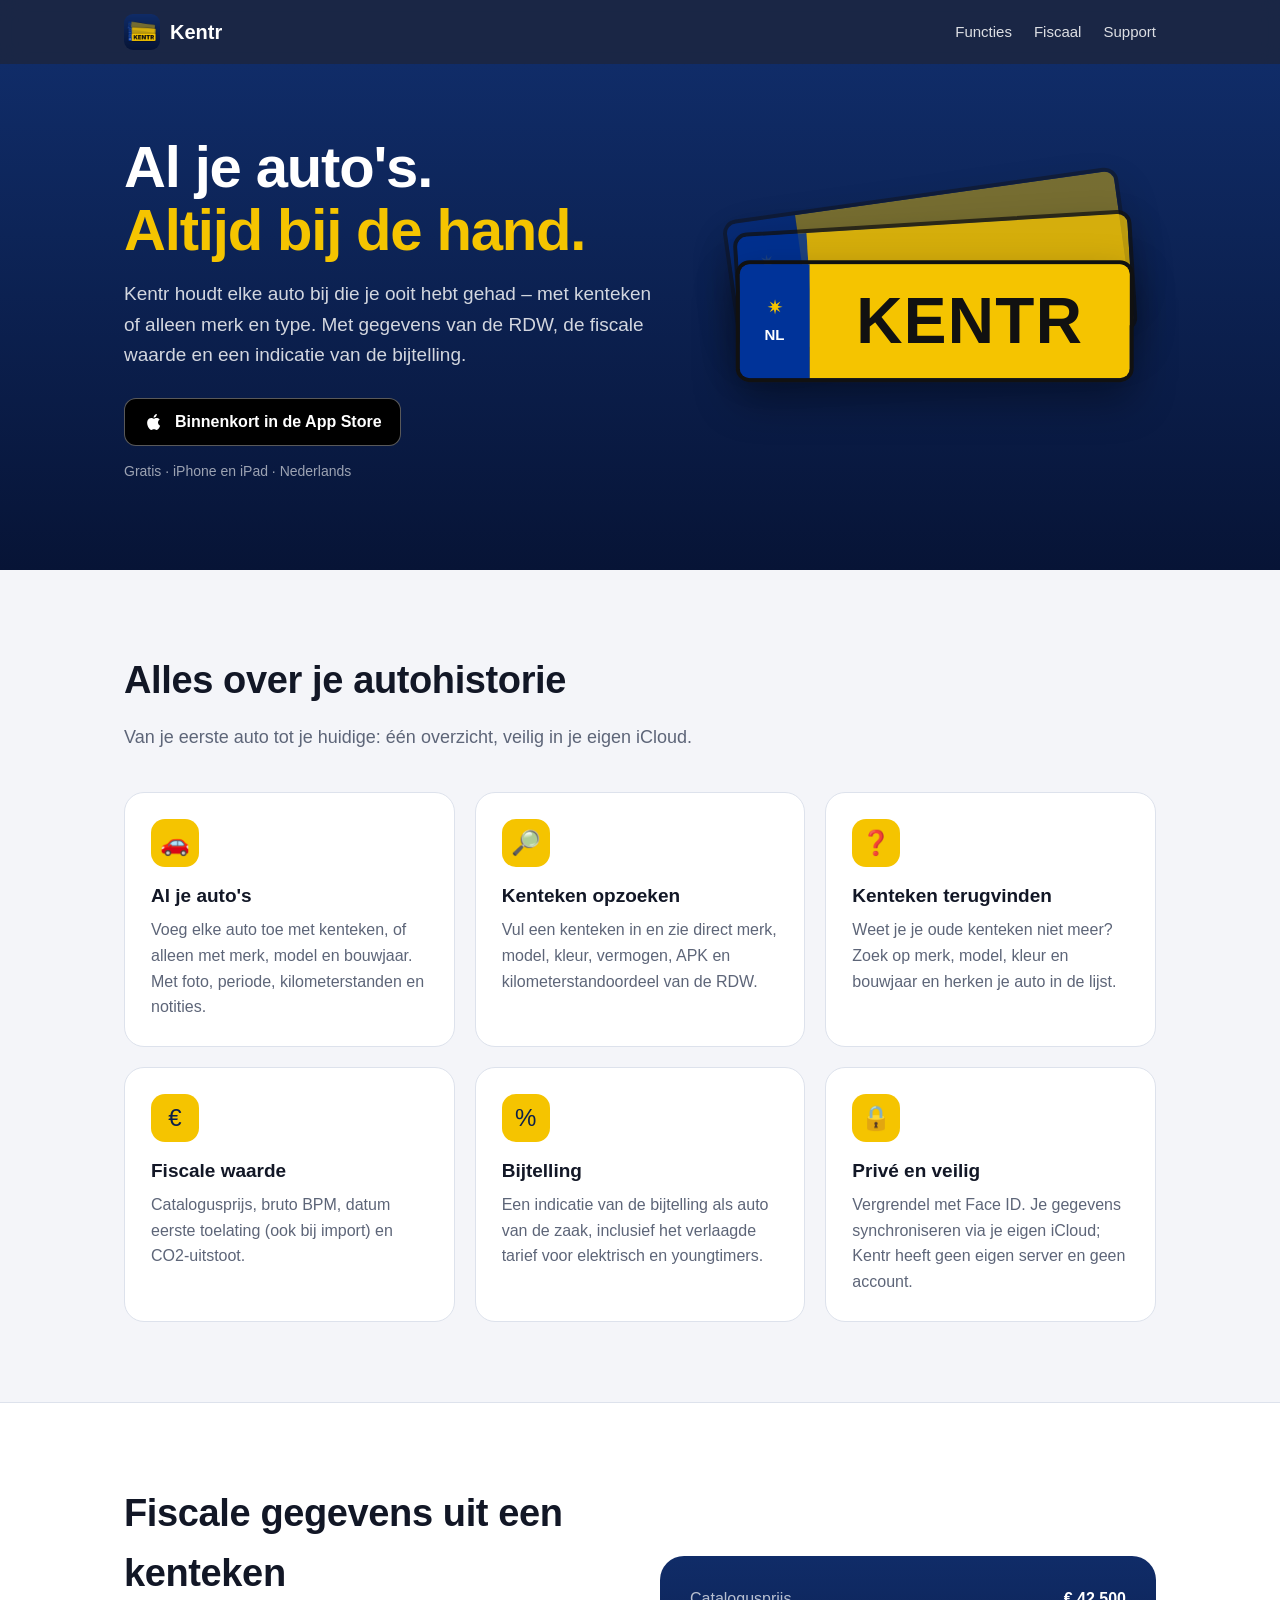
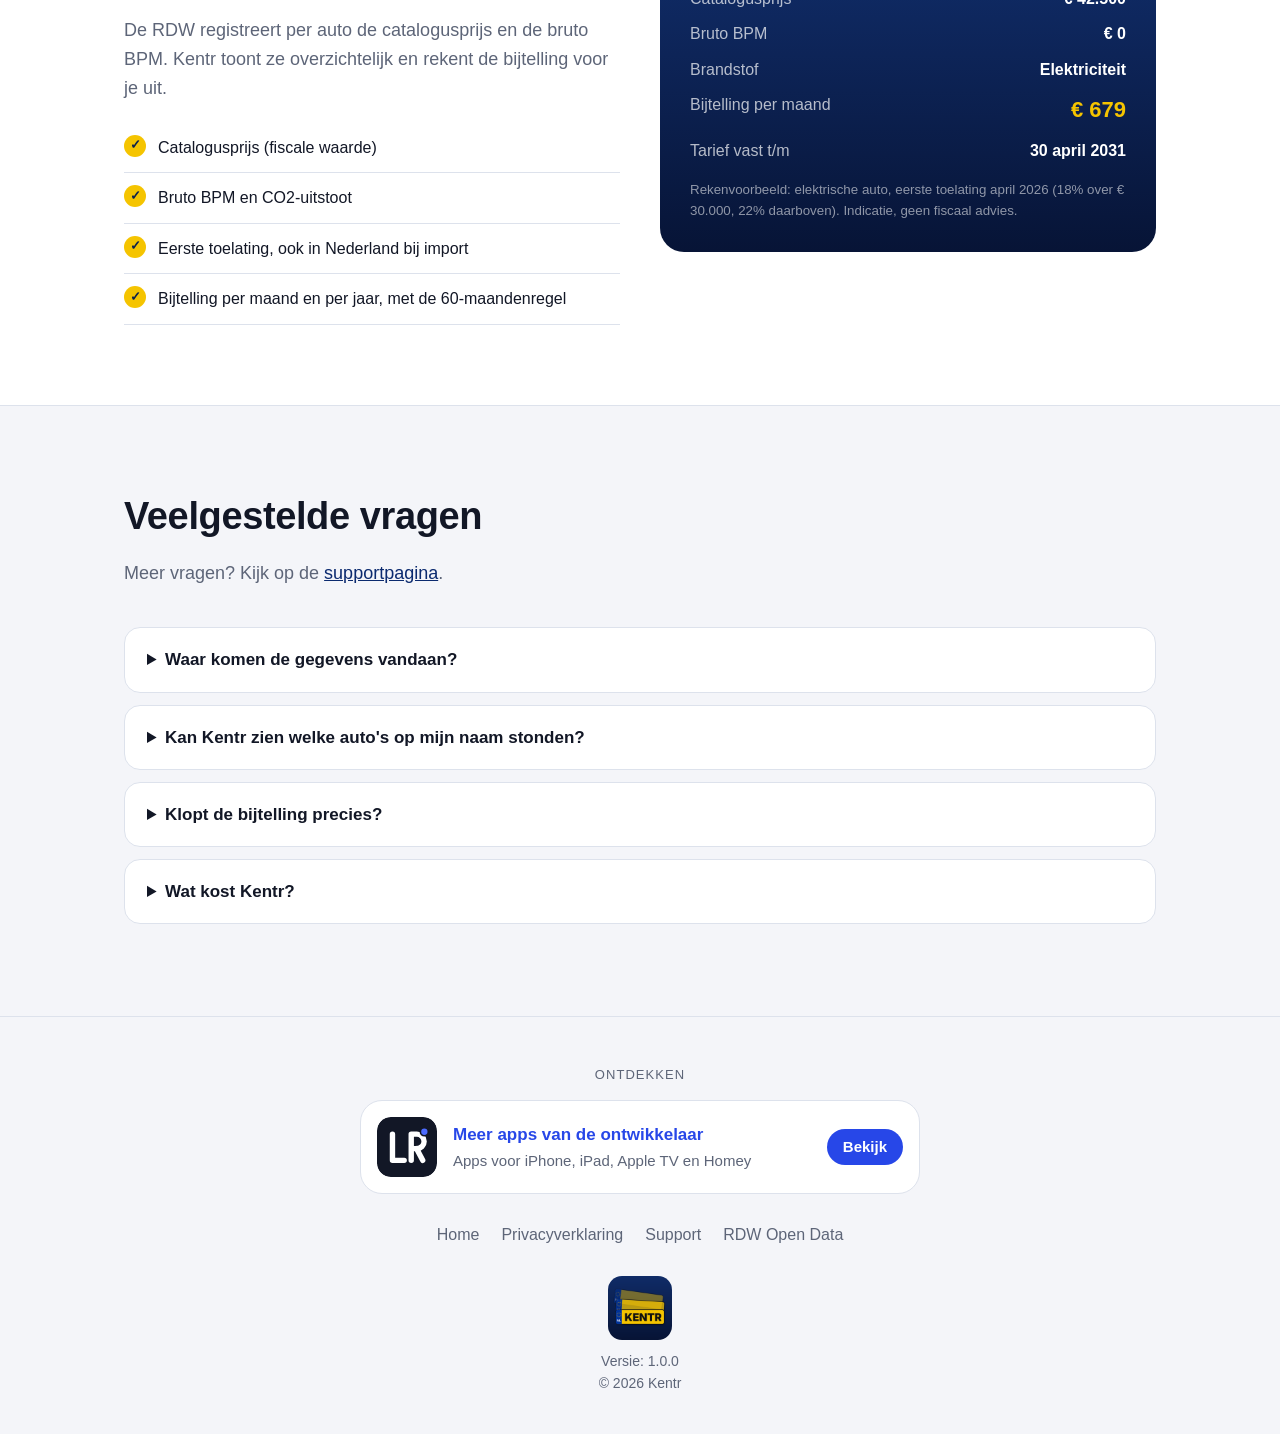
==== web/index.html @ 351328cb "Kentr 1.0.0: eerste versie van de app en website - iPhone/iPad-app (iOS 17+): auto's bijhouden met o" ====
<!doctype html>
<html lang="nl">
<head>
<meta charset="utf-8">
<meta name="viewport" content="width=device-width, initial-scale=1">
<title>Kentr – al je auto's op één plek, met RDW-gegevens</title>
<meta name="description" content="Houd alle auto's bij die je hebt gehad. Zoek kentekens op, vind een vergeten kenteken terug en zie catalogusprijs, BPM en bijtelling. Gratis app voor iPhone en iPad.">
<link rel="canonical" href="https://kent.lrvdlinden.app/">
<meta name="theme-color" content="#071436">
<meta property="og:type" content="website">
<meta property="og:locale" content="nl_NL">
<meta property="og:site_name" content="Kentr">
<meta property="og:title" content="Kentr – al je auto's op één plek, met RDW-gegevens">
<meta property="og:description" content="Houd alle auto's bij die je hebt gehad. Zoek kentekens op, vind een vergeten kenteken terug en zie catalogusprijs, BPM en bijtelling. Gratis app voor iPhone en iPad.">
<meta property="og:url" content="https://kent.lrvdlinden.app/">
<meta property="og:image" content="https://kent.lrvdlinden.app/assets/og-image.png">
<meta property="og:image:width" content="1200">
<meta property="og:image:height" content="630">
<meta name="twitter:card" content="summary_large_image">
<meta name="twitter:title" content="Kentr – al je auto's op één plek, met RDW-gegevens">
<meta name="twitter:description" content="Houd alle auto's bij die je hebt gehad. Zoek kentekens op, vind een vergeten kenteken terug en zie catalogusprijs, BPM en bijtelling. Gratis app voor iPhone en iPad.">
<meta name="twitter:image" content="https://kent.lrvdlinden.app/assets/og-image.png">
<link rel="icon" href="favicon.ico" sizes="any">
<link rel="icon" type="image/png" sizes="32x32" href="favicon-32.png">
<link rel="apple-touch-icon" href="apple-touch-icon.png">
<link rel="manifest" href="site.webmanifest">
<link rel="stylesheet" href="assets/style.css">
<script type="application/ld+json">
{"@context":"https://schema.org","@type":"SoftwareApplication","name":"Kentr","operatingSystem":"iOS 17, iPadOS 17","applicationCategory":"UtilitiesApplication","inLanguage":"nl","url":"https://kent.lrvdlinden.app/","image":"https://kent.lrvdlinden.app/assets/icon-512.png","description":"Houd alle auto's bij die je hebt gehad, met RDW-gegevens, catalogusprijs, BPM en een indicatie van de bijtelling.","offers":{"@type":"Offer","price":"0","priceCurrency":"EUR"},"author":{"@type":"Person","name":"LRvdLinden","url":"https://lrvdlinden.app"}}
</script>
</head>
<body>
<header class="nav"><div class="wrap">
  <a class="brand" href="./"><img src="assets/icon-192.png" alt="" width="36" height="36">Kentr</a>
  <nav><a href="#functies">Functies</a><a href="#fiscaal">Fiscaal</a><a href="support/">Support</a></nav>
</div></header>
<main>
<section class="hero"><div class="wrap">
  <div>
    <h1>Al je auto's.<br><span>Altijd bij de hand.</span></h1>
    <p class="lead">Kentr houdt elke auto bij die je ooit hebt gehad – met kenteken of alleen merk en type. Met gegevens van de RDW, de fiscale waarde en een indicatie van de bijtelling.</p>
    <span class="badge-soon"><svg viewBox="0 0 24 24" fill="currentColor" aria-hidden="true"><path d="M16.37 12.6c-.02-2.2 1.8-3.26 1.88-3.31-1.03-1.5-2.62-1.7-3.18-1.73-1.35-.14-2.64.8-3.33.8-.69 0-1.74-.78-2.87-.76-1.47.02-2.83.86-3.59 2.18-1.53 2.66-.39 6.59 1.1 8.75.73 1.05 1.59 2.23 2.73 2.19 1.1-.04 1.51-.71 2.84-.71 1.32 0 1.7.71 2.86.69 1.18-.02 1.93-1.07 2.65-2.13.83-1.22 1.18-2.4 1.2-2.46-.03-.01-2.3-.88-2.32-3.5zM14.2 6.13c.6-.73 1-1.74.9-2.75-.86.04-1.9.58-2.52 1.3-.55.64-1.04 1.67-.91 2.66.96.07 1.94-.49 2.53-1.21z"/></svg> Binnenkort in de App Store</span>
    <div class="meta">Gratis · iPhone en iPad · Nederlands</div>
  </div>
  <div class="plates" aria-hidden="true">
    <div class="plate p1"><div class="eu"><span class="stars">✷</span>NL</div><div class="txt"></div></div>
    <div class="plate p2"><div class="eu"><span class="stars">✷</span>NL</div><div class="txt"></div></div>
    <div class="plate p3"><div class="eu"><span class="stars">✷</span>NL</div><div class="txt">KENTR</div></div>
  </div>
</div></section>

<section id="functies"><div class="wrap">
  <h2>Alles over je autohistorie</h2>
  <p class="sub">Van je eerste auto tot je huidige: één overzicht, veilig in je eigen iCloud.</p>
  <div class="grid">
    <div class="card"><div class="ic">🚗</div><h3>Al je auto's</h3><p>Voeg elke auto toe met kenteken, of alleen met merk, model en bouwjaar. Met foto, periode, kilometerstanden en notities.</p></div>
    <div class="card"><div class="ic">🔎</div><h3>Kenteken opzoeken</h3><p>Vul een kenteken in en zie direct merk, model, kleur, vermogen, APK en kilometerstandoordeel van de RDW.</p></div>
    <div class="card"><div class="ic">❓</div><h3>Kenteken terugvinden</h3><p>Weet je je oude kenteken niet meer? Zoek op merk, model, kleur en bouwjaar en herken je auto in de lijst.</p></div>
    <div class="card"><div class="ic">€</div><h3>Fiscale waarde</h3><p>Catalogusprijs, bruto BPM, datum eerste toelating (ook bij import) en CO2-uitstoot.</p></div>
    <div class="card"><div class="ic">%</div><h3>Bijtelling</h3><p>Een indicatie van de bijtelling als auto van de zaak, inclusief het verlaagde tarief voor elektrisch en youngtimers.</p></div>
    <div class="card"><div class="ic">🔒</div><h3>Privé en veilig</h3><p>Vergrendel met Face ID. Je gegevens synchroniseren via je eigen iCloud; Kentr heeft geen eigen server en geen account.</p></div>
  </div>
</div></section>

<section id="fiscaal" style="background:var(--surface);border-top:1px solid var(--line);border-bottom:1px solid var(--line)"><div class="wrap split">
  <div>
    <h2>Fiscale gegevens uit een kenteken</h2>
    <p class="sub" style="margin-bottom:20px">De RDW registreert per auto de catalogusprijs en de bruto BPM. Kentr toont ze overzichtelijk en rekent de bijtelling voor je uit.</p>
    <ul class="list">
      <li>Catalogusprijs (fiscale waarde)</li>
      <li>Bruto BPM en CO2-uitstoot</li>
      <li>Eerste toelating, ook in Nederland bij import</li>
      <li>Bijtelling per maand en per jaar, met de 60-maandenregel</li>
    </ul>
  </div>
  <div class="panel" aria-label="Voorbeeld van de fiscale gegevens">
    <dl>
      <dt>Catalogusprijs</dt><dd>€ 42.500</dd>
      <dt>Bruto BPM</dt><dd>€ 0</dd>
      <dt>Brandstof</dt><dd>Elektriciteit</dd>
      <dt>Bijtelling per maand</dt><dd class="big">€ 679</dd>
      <dt>Tarief vast t/m</dt><dd>30 april 2031</dd>
    </dl>
    <small>Rekenvoorbeeld: elektrische auto, eerste toelating april 2026 (18% over € 30.000, 22% daarboven). Indicatie, geen fiscaal advies.</small>
  </div>
</div></section>

<section class="faq"><div class="wrap">
  <h2>Veelgestelde vragen</h2>
  <p class="sub">Meer vragen? Kijk op de <a href="support/">supportpagina</a>.</p>
  <details><summary>Waar komen de gegevens vandaan?</summary><p>Uit de open data van de RDW (opendata.rdw.nl). Kentr haalt de gegevens rechtstreeks op; er zit geen eigen server tussen.</p></details>
  <details><summary>Kan Kentr zien welke auto's op mijn naam stonden?</summary><p>Nee. De RDW publiceert geen eigenaren. Met "Terugvinden" zoek je auto's die passen bij je omschrijving, zodat je je eigen kenteken kunt herkennen.</p></details>
  <details><summary>Klopt de bijtelling precies?</summary><p>Het is een indicatie op basis van de catalogusprijs, de datum eerste toelating en de geldende tarieven. Je werkgever of de Belastingdienst bepaalt de definitieve bijtelling.</p></details>
  <details><summary>Wat kost Kentr?</summary><p>Kentr is gratis, zonder advertenties en zonder account.</p></details>
</div></section>
</main>
<footer><div class="wrap">
  <div class="eyebrow">Ontdekken</div>
  <a class="more-apps" href="https://lrvdlinden.app" rel="noopener">
    <svg viewBox="0 0 512 512" aria-hidden="true"><rect width="512" height="512" rx="116" fill="#121726"/><path d="M132 146V370H232M292 370V146H340A62 62 0 0 1 340 270H292M338 270L390 370" fill="none" stroke="#fff" stroke-width="46" stroke-linecap="round" stroke-linejoin="round"/><circle cx="404" cy="126" r="34" fill="#4C6BFF" stroke="#121726" stroke-width="14"/></svg>
    <span class="t"><strong>Meer apps van de ontwikkelaar</strong><span>Apps voor iPhone, iPad, Apple TV en Homey</span></span>
    <span class="btn">Bekijk</span>
  </a>
  <div class="links"><a href="./">Home</a><a href="privacy/">Privacyverklaring</a><a href="support/">Support</a><a href="https://opendata.rdw.nl" rel="noopener">RDW Open Data</a></div>
  <div class="appinfo">
    <img src="assets/icon-192.png" alt="" width="64" height="64">
    <div>Versie: 1.0.0</div>
    <div>© <span class="year">2026</span> Kentr</div>
  </div>
</div></footer>
<script>document.querySelectorAll('.year').forEach(e=>e.textContent=new Date().getFullYear());</script>
</body>
</html>
---- web/assets/style.css ----
:root {
  --yellow: #F5C400;
  --plate-blue: #003399;
  --navy: #0B1F4B;
  --navy-deep: #071436;
  --ink: #111111;
  --bg: #F4F5F9;
  --surface: #FFFFFF;
  --text: #121726;
  --muted: #5D6578;
  --line: #DDE2EC;
  --accent: #0B2A6F;
  /* LRvdLinden huisstijl (Meer apps-kaart) */
  --lr-accent: #2747E8;
  --lr-on-accent: #FFFFFF;
  --lr-tile: #121726;
  --lr-dot: #4C6BFF;
}
@media (prefers-color-scheme: dark) {
  :root {
    --bg: #0B0F1A;
    --surface: #161B27;
    --text: #E9ECF4;
    --muted: #98A0B3;
    --line: #262D3D;
    --accent: #F5C400;
    --lr-accent: #8A9DFF;
    --lr-on-accent: #0D1018;
  }
}

* { box-sizing: border-box; }
html { scroll-behavior: smooth; }
body {
  margin: 0;
  font-family: -apple-system, BlinkMacSystemFont, "SF Pro Text", "Inter", "Segoe UI", Roboto, sans-serif;
  background: var(--bg);
  color: var(--text);
  line-height: 1.6;
  -webkit-font-smoothing: antialiased;
}
a { color: var(--accent); }
img { max-width: 100%; display: block; }
.wrap { max-width: 1080px; margin: 0 auto; padding: 0 24px; }

/* Navigatie */
.nav { position: sticky; top: 0; z-index: 10; background: rgba(7, 20, 54, .92); backdrop-filter: blur(12px); -webkit-backdrop-filter: blur(12px); }
.nav .wrap { display: flex; align-items: center; justify-content: space-between; height: 64px; }
.brand { display: flex; align-items: center; gap: 10px; color: #fff; text-decoration: none; font-weight: 800; font-size: 20px; }
.brand img { width: 36px; height: 36px; border-radius: 9px; }
.nav nav a { color: rgba(255,255,255,.85); text-decoration: none; margin-left: 22px; font-weight: 500; font-size: 15px; }
.nav nav a:hover { color: var(--yellow); }

/* Hero */
.hero { background: linear-gradient(180deg, #102C68 0%, var(--navy-deep) 100%); color: #fff; padding: 72px 0 88px; overflow: hidden; }
.hero .wrap { display: grid; grid-template-columns: 1.1fr .9fr; gap: 48px; align-items: center; }
.hero h1 { font-size: clamp(36px, 5.2vw, 58px); line-height: 1.08; margin: 0 0 18px; letter-spacing: -.02em; }
.hero h1 span { color: var(--yellow); }
.hero p.lead { font-size: 19px; color: rgba(255,255,255,.82); margin: 0 0 28px; max-width: 34em; }
.badge-soon { display: inline-flex; align-items: center; gap: 10px; background: #000; color: #fff; border: 1px solid rgba(255,255,255,.35); border-radius: 12px; padding: 10px 18px; font-weight: 600; }
.badge-soon svg { width: 22px; height: 22px; }
.hero .meta { margin-top: 14px; font-size: 14px; color: rgba(255,255,255,.6); }

.plates { position: relative; height: 300px; }
.plate { position: absolute; left: 50%; top: 50%; width: min(400px, 90%); aspect-ratio: 784 / 240; display: flex; border: 4px solid var(--ink); border-radius: 14px; overflow: hidden; box-shadow: 0 18px 40px rgba(0,0,0,.35); transform-origin: center; }
.plate .eu { width: 18%; background: var(--plate-blue); display: flex; flex-direction: column; align-items: center; justify-content: center; color: #fff; font-weight: 700; font-size: 15px; gap: 2px; }
.plate .eu .stars { color: var(--yellow); font-size: 16px; letter-spacing: -1px; }
.plate .txt { flex: 1; background: var(--yellow); color: var(--ink); display: flex; align-items: center; justify-content: center; font-weight: 900; font-size: clamp(34px, 5vw, 64px); letter-spacing: .02em; }
.plate.p1 { transform: translate(-52%, -95%) rotate(-8deg); opacity: .45; }
.plate.p2 { transform: translate(-50%, -72%) rotate(-3.5deg); opacity: .75; }
.plate.p3 { transform: translate(-50%, -40%); }

/* Secties */
section { padding: 80px 0; }
section h2 { font-size: clamp(28px, 3.4vw, 38px); margin: 0 0 12px; letter-spacing: -.01em; }
section p.sub { color: var(--muted); margin: 0 0 40px; font-size: 18px; max-width: 40em; }
.grid { display: grid; grid-template-columns: repeat(3, 1fr); gap: 20px; }
.card { background: var(--surface); border: 1px solid var(--line); border-radius: 20px; padding: 26px; }
.card .ic { width: 48px; height: 48px; border-radius: 14px; background: var(--yellow); color: var(--navy); display: grid; place-items: center; font-size: 24px; margin-bottom: 14px; }
.card h3 { margin: 0 0 6px; font-size: 19px; }
.card p { margin: 0; color: var(--muted); }

.split { display: grid; grid-template-columns: 1fr 1fr; gap: 40px; align-items: center; }
.list { list-style: none; padding: 0; margin: 0; }
.list li { padding: 12px 0 12px 34px; position: relative; border-bottom: 1px solid var(--line); }
.list li::before { content: "✓"; position: absolute; left: 0; top: 12px; width: 22px; height: 22px; border-radius: 50%; background: var(--yellow); color: var(--navy); font-size: 13px; font-weight: 800; display: grid; place-items: center; }
.panel { background: linear-gradient(180deg, #102C68, var(--navy-deep)); color: #fff; border-radius: 24px; padding: 30px; }
.panel dl { display: grid; grid-template-columns: 1fr auto; gap: 10px 20px; margin: 0; }
.panel dt { color: rgba(255,255,255,.7); }
.panel dd { margin: 0; font-weight: 700; text-align: right; }
.panel .big { color: var(--yellow); font-size: 22px; }
.panel small { display: block; margin-top: 16px; color: rgba(255,255,255,.55); }

.faq details { background: var(--surface); border: 1px solid var(--line); border-radius: 16px; padding: 18px 22px; margin-bottom: 12px; }
.faq summary { cursor: pointer; font-weight: 600; font-size: 17px; }
.faq details p { color: var(--muted); margin: 10px 0 0; }

/* Tekstpagina's */
.page { padding: 56px 0 80px; }
.page .wrap { max-width: 780px; }
.page h1 { font-size: clamp(32px, 4vw, 44px); margin: 0 0 6px; }
.page .updated { color: var(--muted); margin: 0 0 32px; }
.page h2 { font-size: 22px; margin: 36px 0 8px; }
.page p, .page li { color: var(--text); }

/* Meer apps-kaart (LRvdLinden) */
.more-apps { display: flex; align-items: center; gap: 16px; background: var(--surface); border: 1px solid var(--line); border-radius: 22px; padding: 16px; text-decoration: none; color: inherit; max-width: 560px; margin: 0 auto; }
.more-apps svg { width: 60px; height: 60px; flex: none; border-radius: 14px; }
.more-apps .t { flex: 1; }
.more-apps .t strong { display: block; color: var(--lr-accent); font-size: 17px; }
.more-apps .t span { color: var(--muted); font-size: 15px; }
.more-apps .btn { background: var(--lr-accent); color: var(--lr-on-accent); border-radius: 999px; padding: 6px 16px; font-weight: 700; font-size: 15px; }

/* Footer */
footer { padding: 48px 0 40px; border-top: 1px solid var(--line); }
footer .eyebrow { text-align: center; color: var(--muted); font-size: 13px; text-transform: uppercase; letter-spacing: .08em; margin-bottom: 14px; }
footer .links { display: flex; justify-content: center; gap: 22px; flex-wrap: wrap; margin: 28px 0; }
footer .links a { color: var(--muted); text-decoration: none; }
footer .links a:hover { color: var(--accent); }
.appinfo { text-align: center; color: var(--muted); font-size: 14px; }
.appinfo img { width: 64px; height: 64px; border-radius: 14px; margin: 0 auto 10px; }

@media (max-width: 820px) {
  .hero .wrap, .split { grid-template-columns: 1fr; }
  .grid { grid-template-columns: 1fr; }
  .plates { height: 230px; }
  .nav nav a:not(:last-child) { display: none; }
  section { padding: 56px 0; }
}
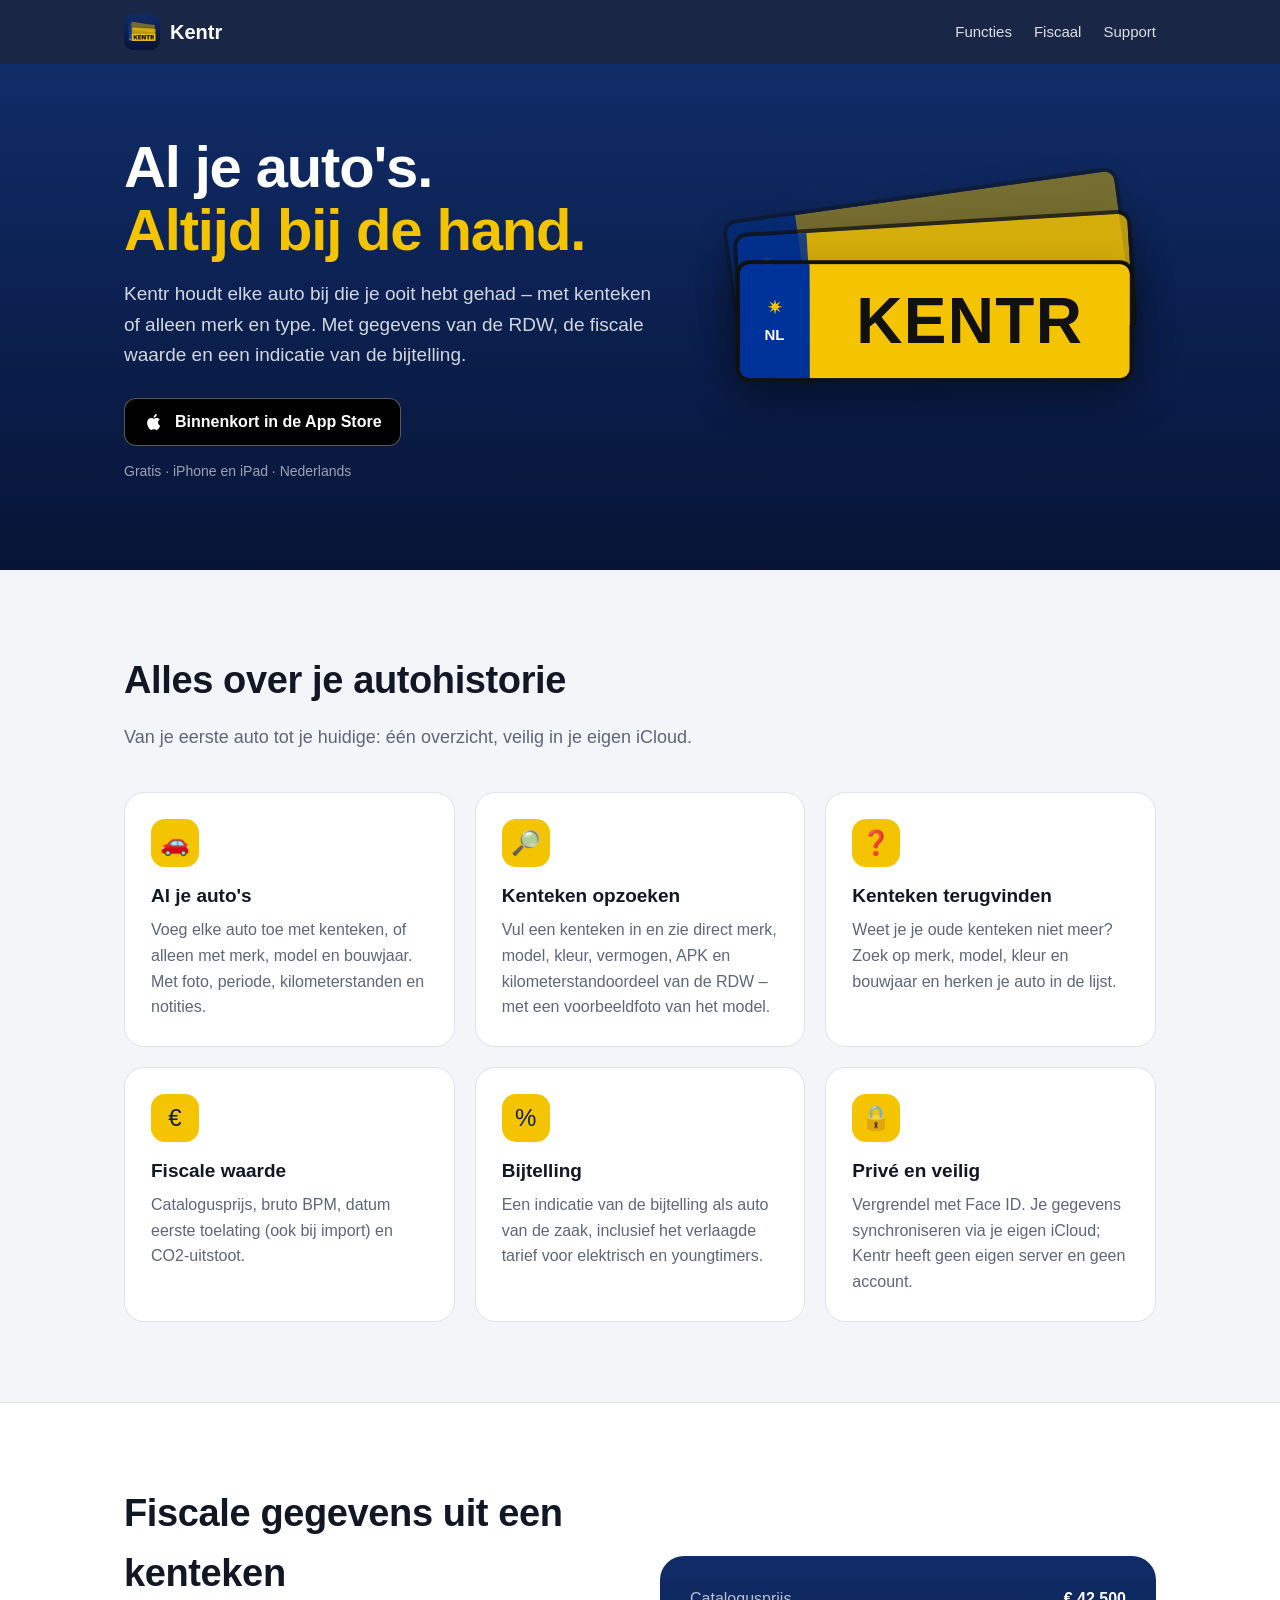
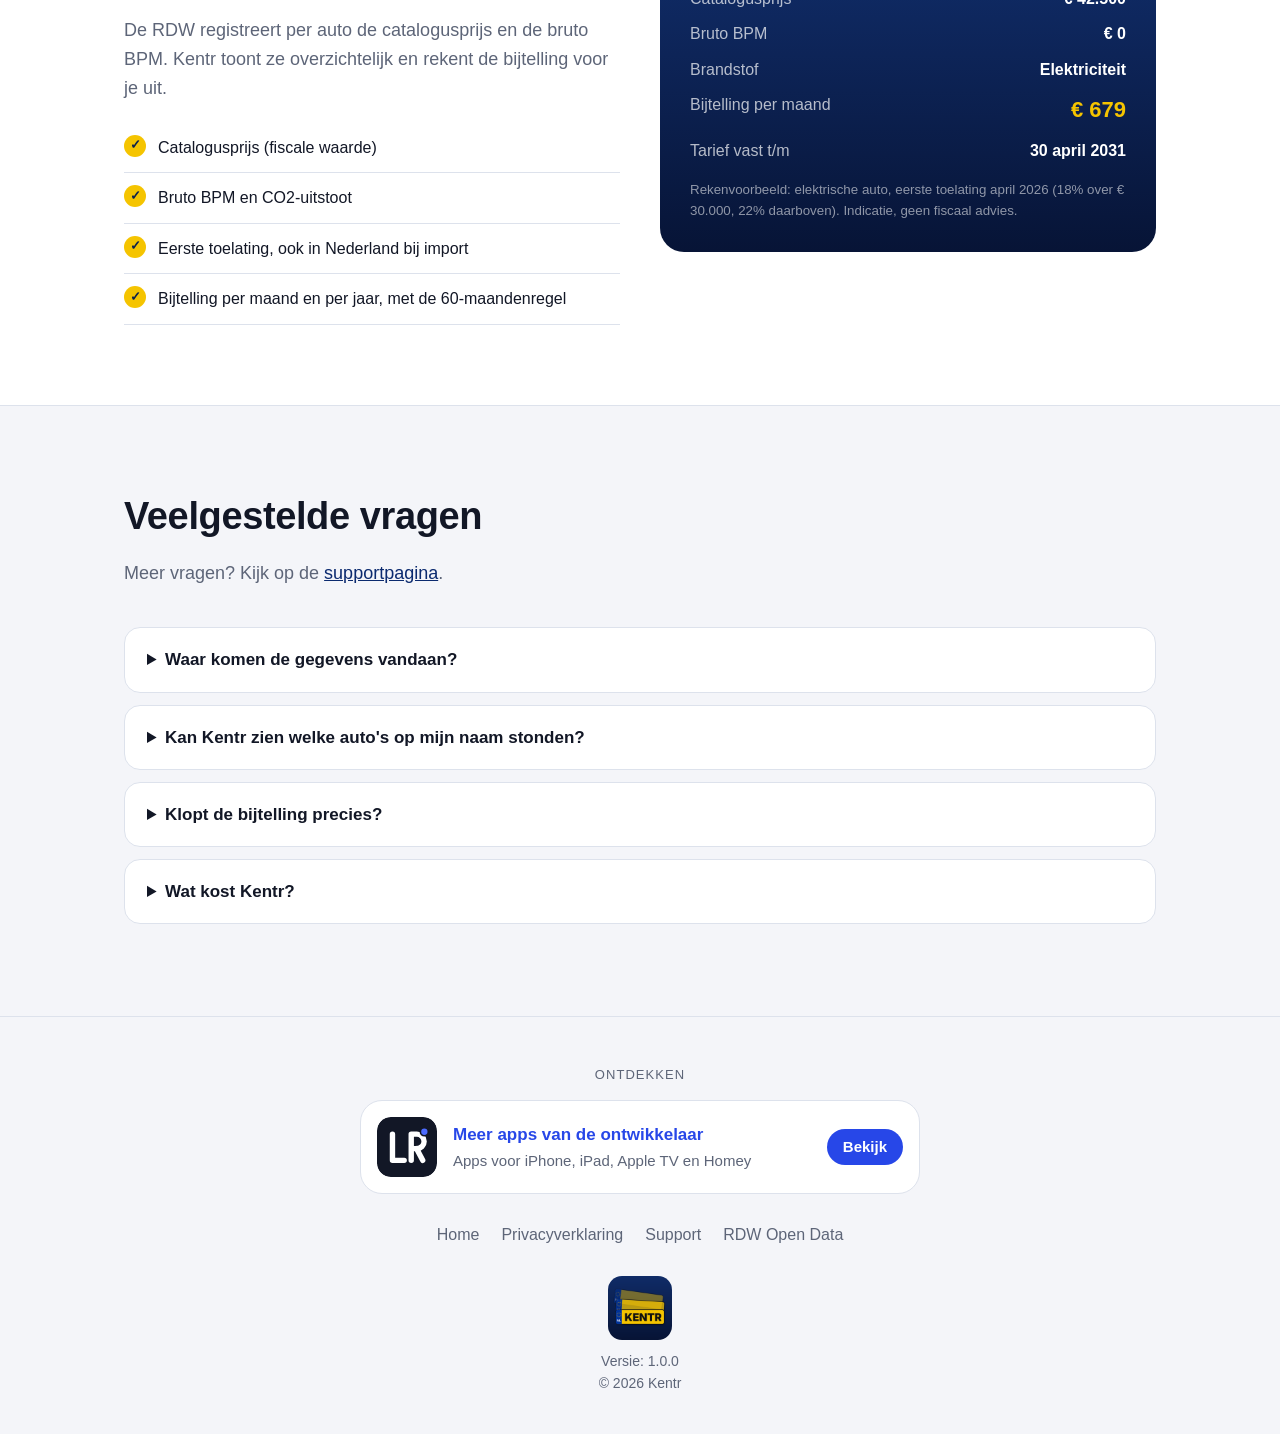
==== commit 5f4a4f76: "Automatische voorbeeldfoto per model via Wikimedia Commons - Na RDW-ophalen of toevoegen vanuit Opzo" ====
--- a/web/index.html
+++ b/web/index.html
@@ -54,7 +54,7 @@
   <p class="sub">Van je eerste auto tot je huidige: één overzicht, veilig in je eigen iCloud.</p>
   <div class="grid">
     <div class="card"><div class="ic">🚗</div><h3>Al je auto's</h3><p>Voeg elke auto toe met kenteken, of alleen met merk, model en bouwjaar. Met foto, periode, kilometerstanden en notities.</p></div>
-    <div class="card"><div class="ic">🔎</div><h3>Kenteken opzoeken</h3><p>Vul een kenteken in en zie direct merk, model, kleur, vermogen, APK en kilometerstandoordeel van de RDW.</p></div>
+    <div class="card"><div class="ic">🔎</div><h3>Kenteken opzoeken</h3><p>Vul een kenteken in en zie direct merk, model, kleur, vermogen, APK en kilometerstandoordeel van de RDW – met een voorbeeldfoto van het model.</p></div>
     <div class="card"><div class="ic">❓</div><h3>Kenteken terugvinden</h3><p>Weet je je oude kenteken niet meer? Zoek op merk, model, kleur en bouwjaar en herken je auto in de lijst.</p></div>
     <div class="card"><div class="ic">€</div><h3>Fiscale waarde</h3><p>Catalogusprijs, bruto BPM, datum eerste toelating (ook bij import) en CO2-uitstoot.</p></div>
     <div class="card"><div class="ic">%</div><h3>Bijtelling</h3><p>Een indicatie van de bijtelling als auto van de zaak, inclusief het verlaagde tarief voor elektrisch en youngtimers.</p></div>
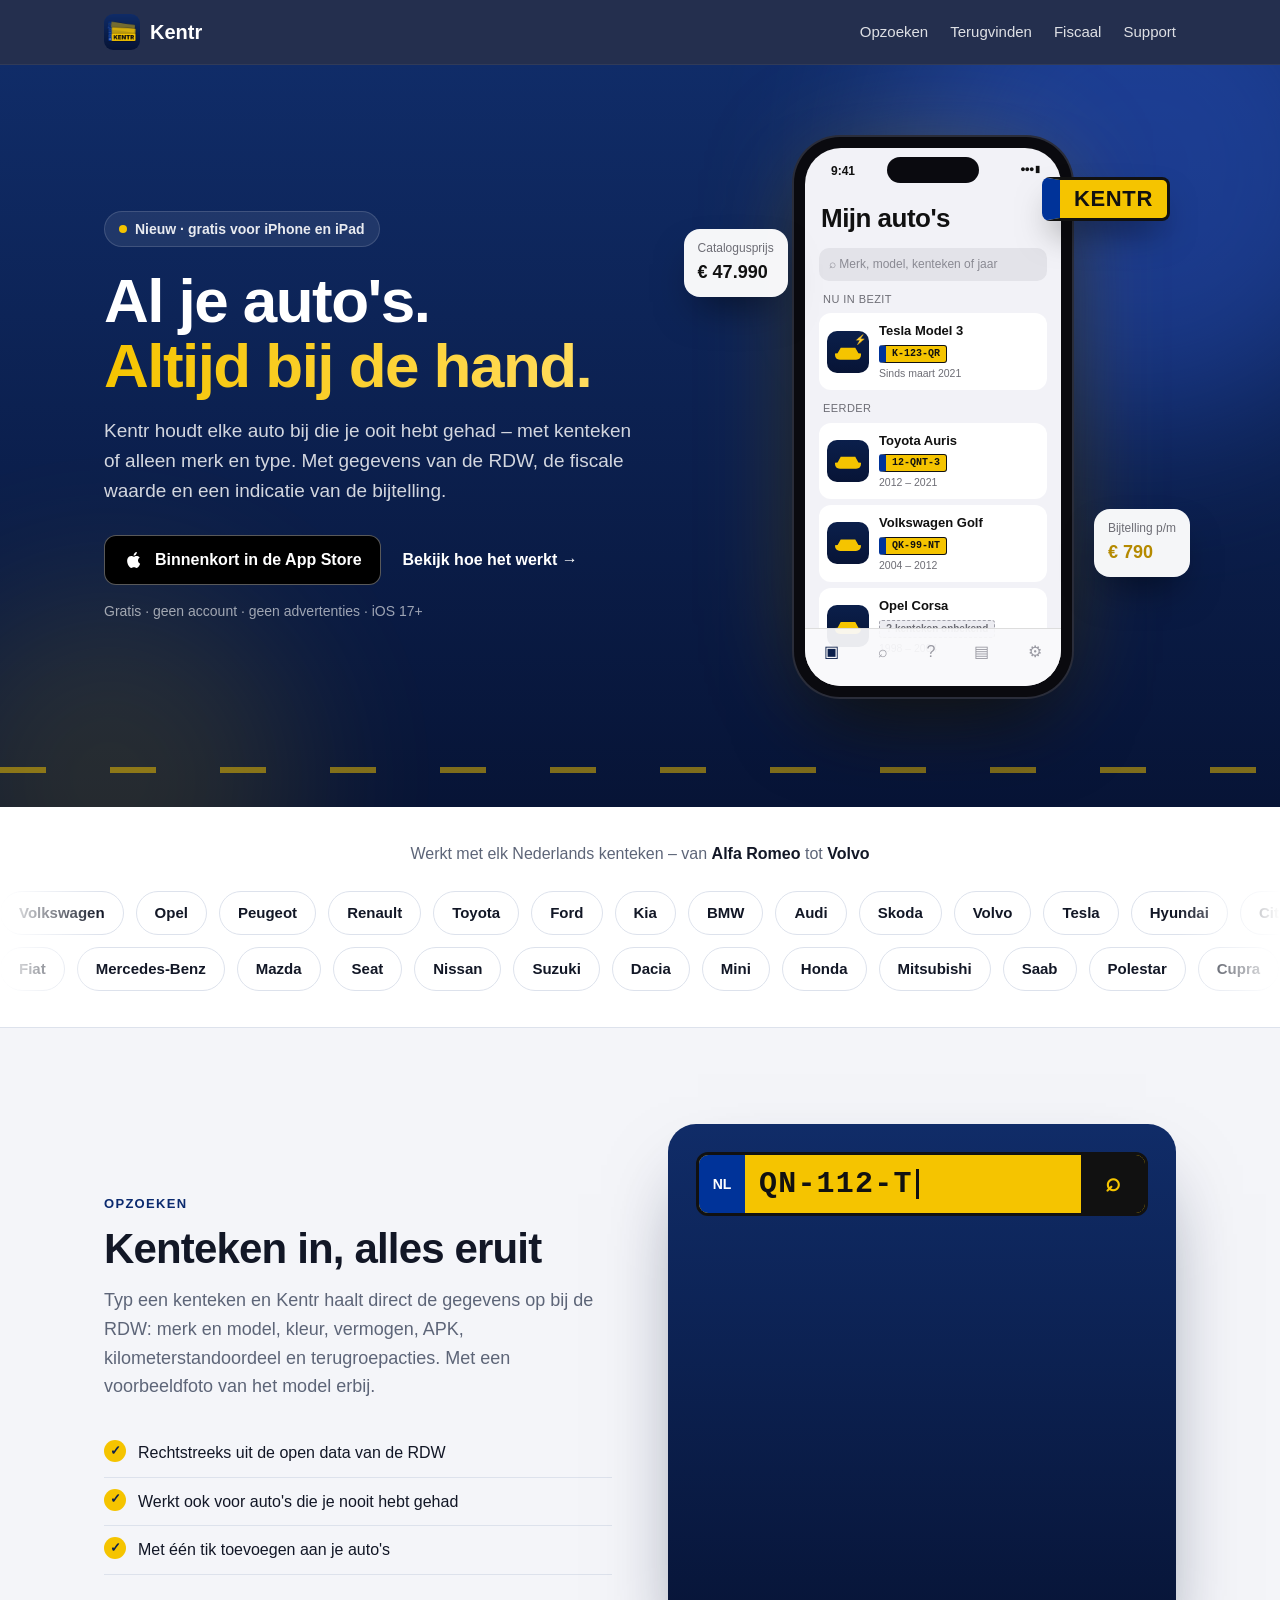
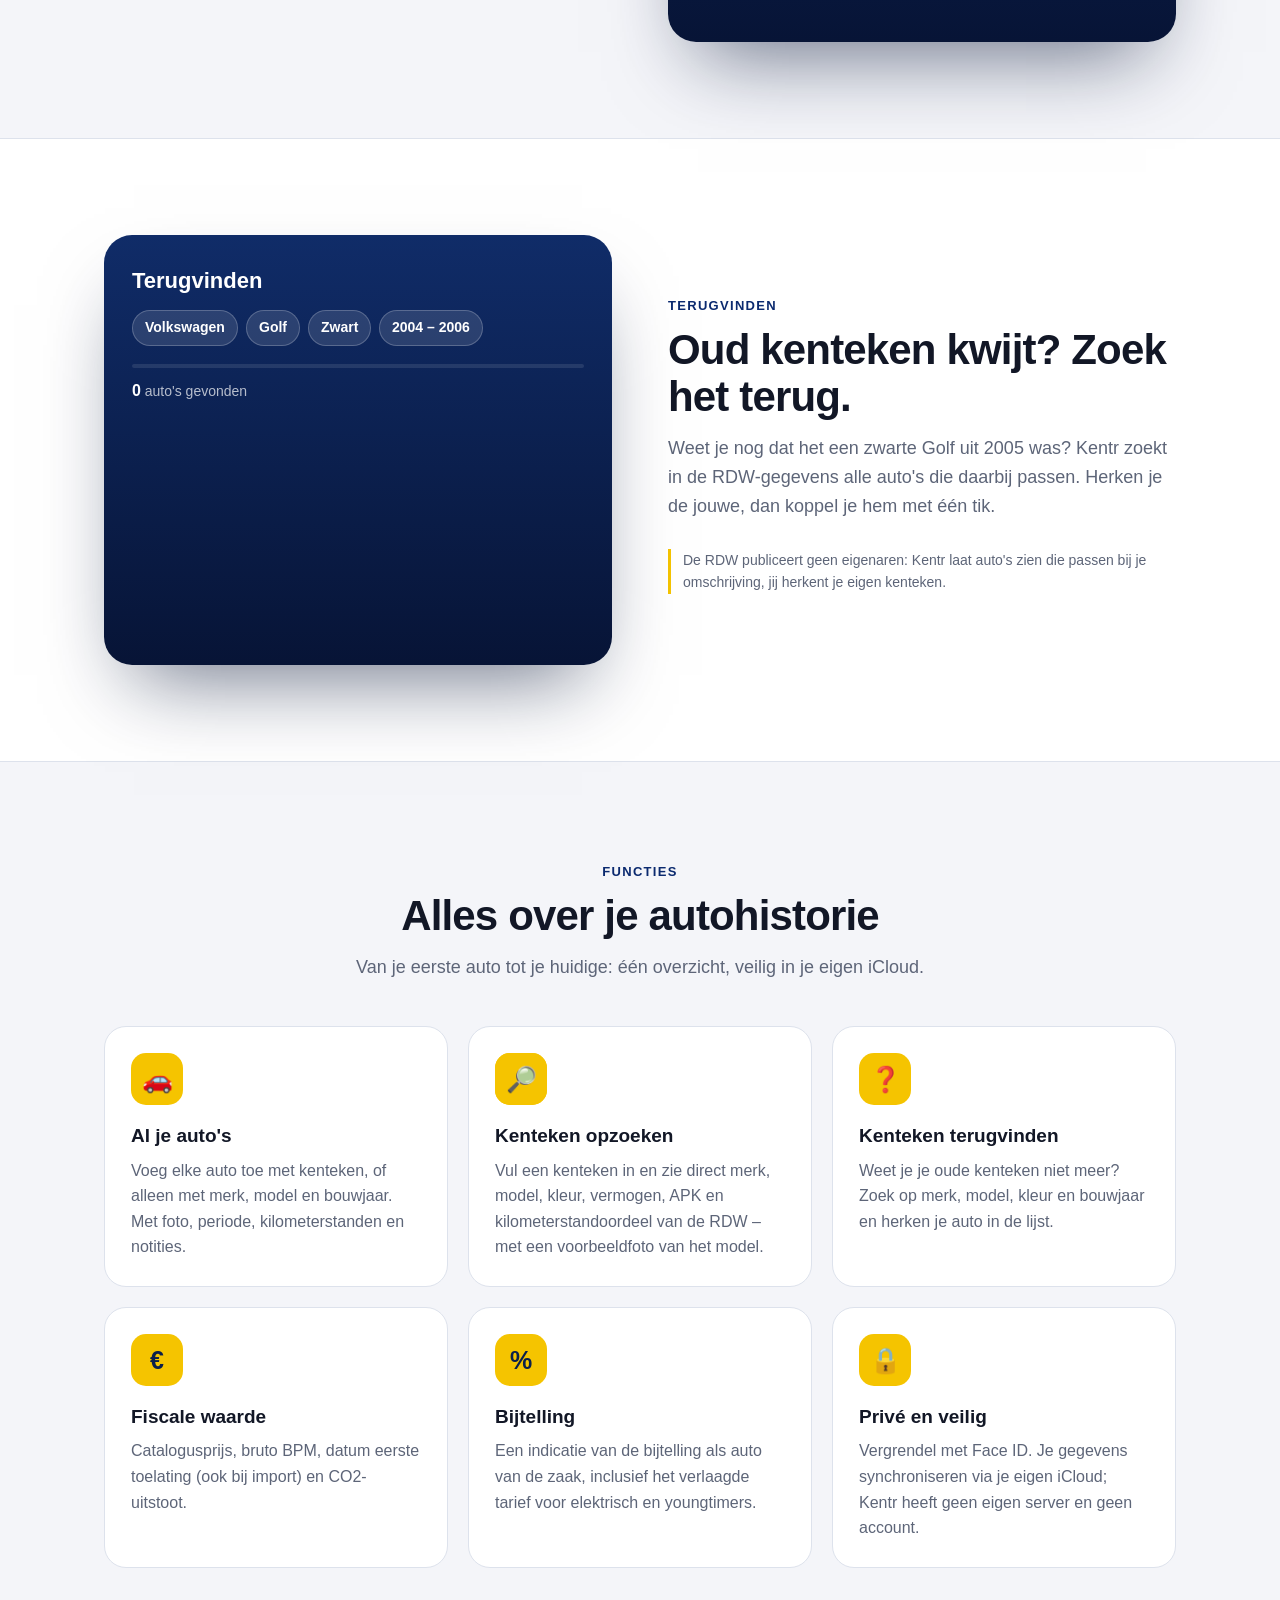
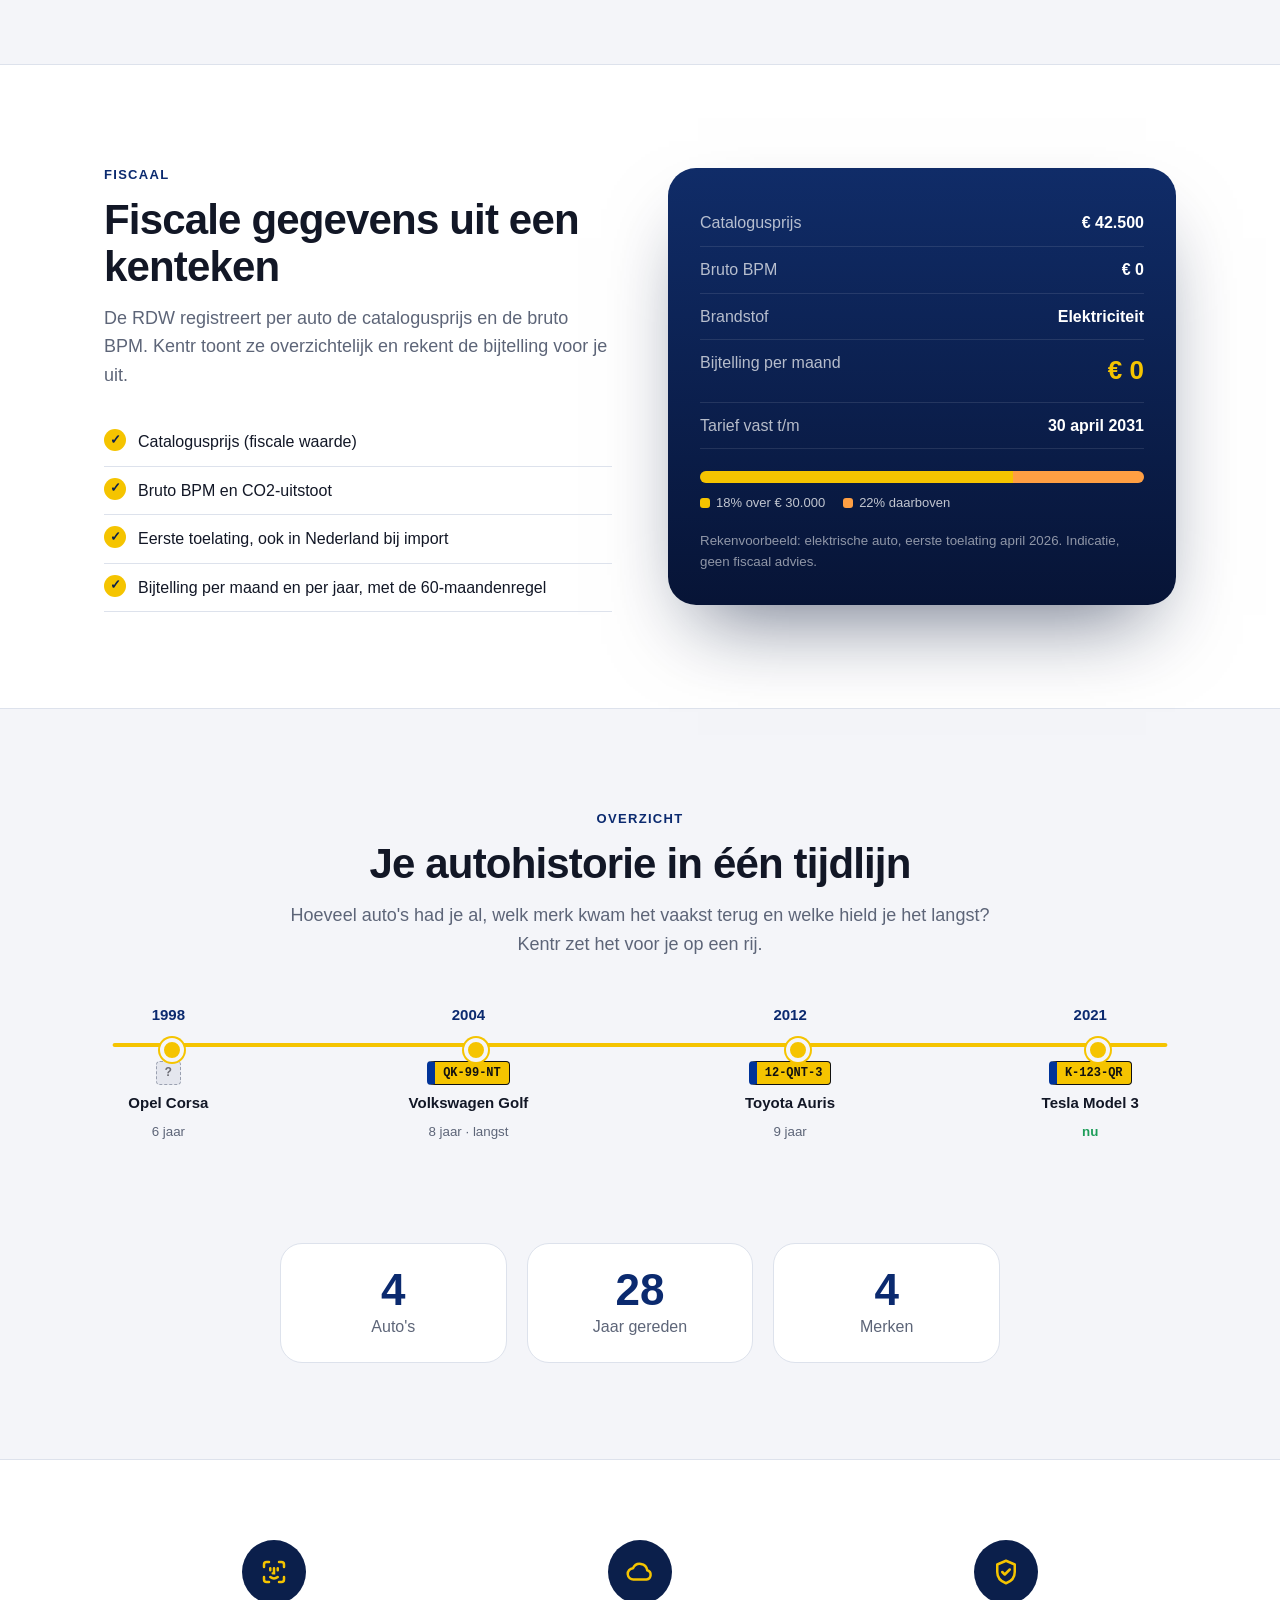
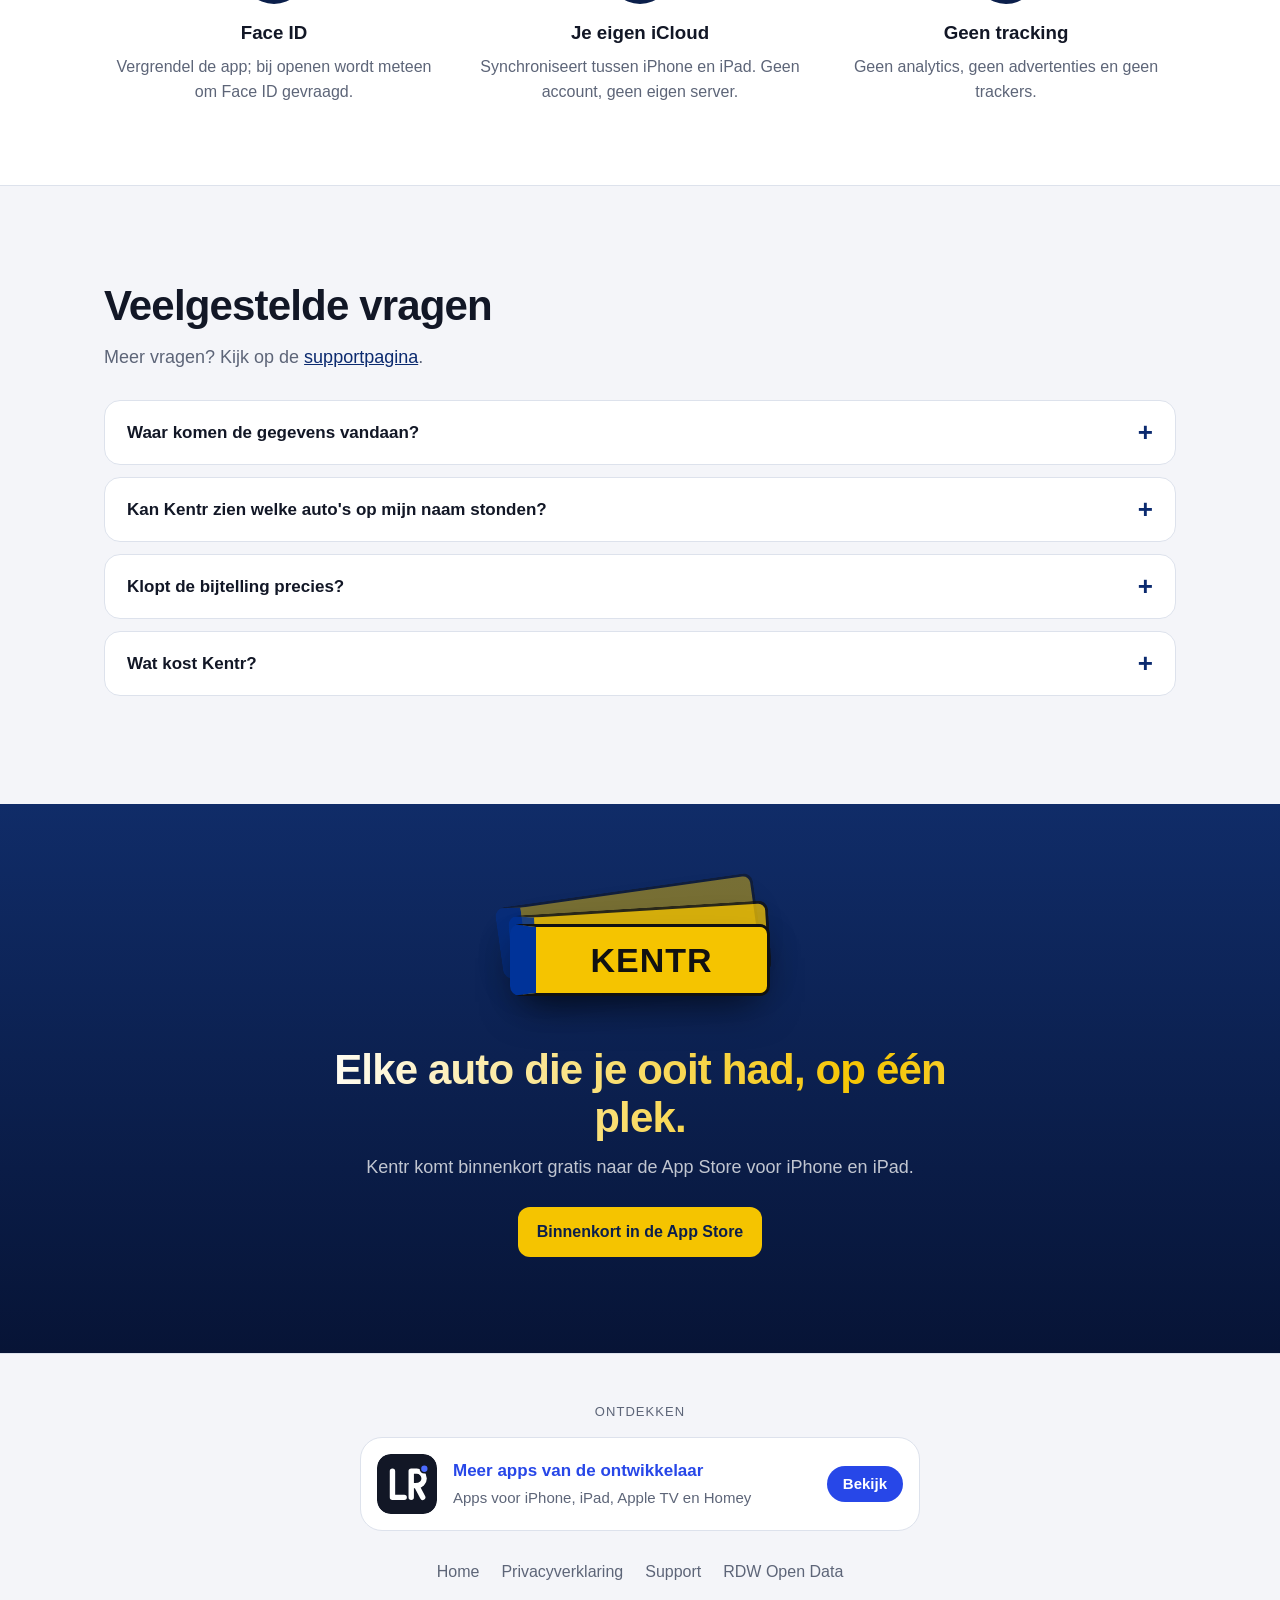
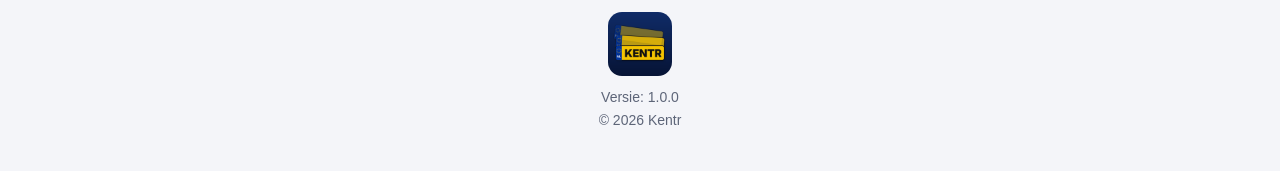
==== commit bd1b58b0: "Website: veel meer animaties (in de stijl van pasr.nl) - Hero: tekst schuift in, telefoon met Mijn a" ====
--- a/web/index.html
+++ b/web/index.html
@@ -3,69 +3,267 @@
 <head>
 <meta charset="utf-8">
 <meta name="viewport" content="width=device-width, initial-scale=1">
-<title>Kentr – al je auto's op één plek, met RDW-gegevens</title>
-<meta name="description" content="Houd alle auto's bij die je hebt gehad. Zoek kentekens op, vind een vergeten kenteken terug en zie catalogusprijs, BPM en bijtelling. Gratis app voor iPhone en iPad.">
+<title>Auto's bijhouden en kenteken opzoeken met RDW-data | Kentr</title>
+<meta name="description" content="Houd elke auto bij die je had: kenteken opzoeken bij de RDW, vergeten kenteken terugvinden, catalogusprijs, BPM en bijtelling. Gratis voor iPhone en iPad.">
 <link rel="canonical" href="https://kent.lrvdlinden.app/">
+<meta name="author" content="LRvdLinden">
 <meta name="theme-color" content="#071436">
 <meta property="og:type" content="website">
 <meta property="og:locale" content="nl_NL">
 <meta property="og:site_name" content="Kentr">
 <meta property="og:title" content="Kentr – al je auto's op één plek, met RDW-gegevens">
-<meta property="og:description" content="Houd alle auto's bij die je hebt gehad. Zoek kentekens op, vind een vergeten kenteken terug en zie catalogusprijs, BPM en bijtelling. Gratis app voor iPhone en iPad.">
+<meta property="og:description" content="Houd elke auto bij die je had: kenteken opzoeken bij de RDW, vergeten kenteken terugvinden, catalogusprijs, BPM en bijtelling. Gratis voor iPhone en iPad.">
 <meta property="og:url" content="https://kent.lrvdlinden.app/">
 <meta property="og:image" content="https://kent.lrvdlinden.app/assets/og-image.png">
+<meta property="og:image:type" content="image/png">
 <meta property="og:image:width" content="1200">
 <meta property="og:image:height" content="630">
+<meta property="og:image:alt" content="Kentr-app-icoon met gele Nederlandse kentekenplaten, de tekst &quot;Al je auto's op één plek&quot; en kent.lrvdlinden.app">
 <meta name="twitter:card" content="summary_large_image">
 <meta name="twitter:title" content="Kentr – al je auto's op één plek, met RDW-gegevens">
-<meta name="twitter:description" content="Houd alle auto's bij die je hebt gehad. Zoek kentekens op, vind een vergeten kenteken terug en zie catalogusprijs, BPM en bijtelling. Gratis app voor iPhone en iPad.">
+<meta name="twitter:description" content="Houd elke auto bij die je had: kenteken opzoeken bij de RDW, vergeten kenteken terugvinden, catalogusprijs, BPM en bijtelling. Gratis voor iPhone en iPad.">
 <meta name="twitter:image" content="https://kent.lrvdlinden.app/assets/og-image.png">
+<meta name="twitter:image:alt" content="Kentr-app-icoon met gele Nederlandse kentekenplaten, de tekst &quot;Al je auto's op één plek&quot; en kent.lrvdlinden.app">
 <link rel="icon" href="favicon.ico" sizes="any">
 <link rel="icon" type="image/png" sizes="32x32" href="favicon-32.png">
 <link rel="apple-touch-icon" href="apple-touch-icon.png">
 <link rel="manifest" href="site.webmanifest">
 <link rel="stylesheet" href="assets/style.css">
 <script type="application/ld+json">
-{"@context":"https://schema.org","@type":"SoftwareApplication","name":"Kentr","operatingSystem":"iOS 17, iPadOS 17","applicationCategory":"UtilitiesApplication","inLanguage":"nl","url":"https://kent.lrvdlinden.app/","image":"https://kent.lrvdlinden.app/assets/icon-512.png","description":"Houd alle auto's bij die je hebt gehad, met RDW-gegevens, catalogusprijs, BPM en een indicatie van de bijtelling.","offers":{"@type":"Offer","price":"0","priceCurrency":"EUR"},"author":{"@type":"Person","name":"LRvdLinden","url":"https://lrvdlinden.app"}}
+{
+ "@context": "https://schema.org",
+ "@graph": [
+  {
+   "@type": "WebSite",
+   "@id": "https://kent.lrvdlinden.app/#website",
+   "url": "https://kent.lrvdlinden.app/",
+   "name": "Kentr",
+   "inLanguage": "nl-NL",
+   "publisher": {
+    "@id": "https://lrvdlinden.app/#developer"
+   }
+  },
+  {
+   "@type": "Person",
+   "@id": "https://lrvdlinden.app/#developer",
+   "name": "LRvdLinden",
+   "url": "https://lrvdlinden.app"
+  },
+  {
+   "@type": "MobileApplication",
+   "@id": "https://kent.lrvdlinden.app/#app",
+   "name": "Kentr",
+   "url": "https://kent.lrvdlinden.app/",
+   "description": "Houd alle auto's bij die je hebt gehad, met RDW-gegevens, catalogusprijs, bruto BPM en een indicatie van de bijtelling.",
+   "operatingSystem": "iOS 17.0 of hoger, iPadOS 17.0 of hoger",
+   "applicationCategory": "UtilitiesApplication",
+   "inLanguage": "nl-NL",
+   "softwareVersion": "1.0.0",
+   "image": "https://kent.lrvdlinden.app/assets/icon-512.png",
+   "featureList": [
+    "Auto's bijhouden die je hebt gehad, met of zonder kenteken",
+    "Kenteken opzoeken met RDW Open Data",
+    "Vergeten kenteken terugvinden op merk, model, kleur en bouwjaar",
+    "Catalogusprijs, bruto BPM en CO2-uitstoot",
+    "Indicatie van de bijtelling",
+    "Voorbeeldfoto per model via Wikimedia Commons",
+    "Vergrendelen met Face ID",
+    "Synchronisatie via iCloud"
+   ],
+   "offers": {
+    "@type": "Offer",
+    "price": "0",
+    "priceCurrency": "EUR"
+   },
+   "author": {
+    "@id": "https://lrvdlinden.app/#developer"
+   },
+   "publisher": {
+    "@id": "https://lrvdlinden.app/#developer"
+   }
+  },
+  {
+   "@type": "WebPage",
+   "@id": "https://kent.lrvdlinden.app/#webpage",
+   "url": "https://kent.lrvdlinden.app/",
+   "name": "Auto's bijhouden en kenteken opzoeken met RDW-data | Kentr",
+   "inLanguage": "nl-NL",
+   "isPartOf": {
+    "@id": "https://kent.lrvdlinden.app/#website"
+   },
+   "about": {
+    "@id": "https://kent.lrvdlinden.app/#app"
+   },
+   "primaryImageOfPage": "https://kent.lrvdlinden.app/assets/og-image.png"
+  },
+  {
+   "@type": "FAQPage",
+   "@id": "https://kent.lrvdlinden.app/#faq",
+   "mainEntity": [
+    {
+     "@type": "Question",
+     "name": "Waar komen de gegevens vandaan?",
+     "acceptedAnswer": {
+      "@type": "Answer",
+      "text": "Uit de open data van de RDW (opendata.rdw.nl). Kentr haalt de gegevens rechtstreeks op; er zit geen eigen server tussen."
+     }
+    },
+    {
+     "@type": "Question",
+     "name": "Kan Kentr zien welke auto's op mijn naam stonden?",
+     "acceptedAnswer": {
+      "@type": "Answer",
+      "text": "Nee. De RDW publiceert geen eigenaren. Met \"Terugvinden\" zoek je auto's die passen bij je omschrijving, zodat je je eigen kenteken kunt herkennen."
+     }
+    },
+    {
+     "@type": "Question",
+     "name": "Klopt de bijtelling precies?",
+     "acceptedAnswer": {
+      "@type": "Answer",
+      "text": "Het is een indicatie op basis van de catalogusprijs, de datum eerste toelating en de geldende tarieven. Je werkgever of de Belastingdienst bepaalt de definitieve bijtelling."
+     }
+    },
+    {
+     "@type": "Question",
+     "name": "Wat kost Kentr?",
+     "acceptedAnswer": {
+      "@type": "Answer",
+      "text": "Kentr is gratis, zonder advertenties en zonder account."
+     }
+    }
+   ]
+  }
+ ]
+}
 </script>
+<script>document.documentElement.classList.add('js')</script>
+<script src="assets/site.js" defer></script>
 </head>
 <body>
 <header class="nav"><div class="wrap">
   <a class="brand" href="./"><img src="assets/icon-192.png" alt="" width="36" height="36">Kentr</a>
-  <nav><a href="#functies">Functies</a><a href="#fiscaal">Fiscaal</a><a href="support/">Support</a></nav>
+  <nav><a href="#opzoeken">Opzoeken</a><a href="#terugvinden">Terugvinden</a><a href="#fiscaal">Fiscaal</a><a href="support/">Support</a></nav>
 </div></header>
 <main>
-<section class="hero"><div class="wrap">
-  <div>
-    <h1>Al je auto's.<br><span>Altijd bij de hand.</span></h1>
-    <p class="lead">Kentr houdt elke auto bij die je ooit hebt gehad – met kenteken of alleen merk en type. Met gegevens van de RDW, de fiscale waarde en een indicatie van de bijtelling.</p>
-    <span class="badge-soon"><svg viewBox="0 0 24 24" fill="currentColor" aria-hidden="true"><path d="M16.37 12.6c-.02-2.2 1.8-3.26 1.88-3.31-1.03-1.5-2.62-1.7-3.18-1.73-1.35-.14-2.64.8-3.33.8-.69 0-1.74-.78-2.87-.76-1.47.02-2.83.86-3.59 2.18-1.53 2.66-.39 6.59 1.1 8.75.73 1.05 1.59 2.23 2.73 2.19 1.1-.04 1.51-.71 2.84-.71 1.32 0 1.7.71 2.86.69 1.18-.02 1.93-1.07 2.65-2.13.83-1.22 1.18-2.4 1.2-2.46-.03-.01-2.3-.88-2.32-3.5zM14.2 6.13c.6-.73 1-1.74.9-2.75-.86.04-1.9.58-2.52 1.3-.55.64-1.04 1.67-.91 2.66.96.07 1.94-.49 2.53-1.21z"/></svg> Binnenkort in de App Store</span>
-    <div class="meta">Gratis · iPhone en iPad · Nederlands</div>
-  </div>
-  <div class="plates" aria-hidden="true">
-    <div class="plate p1"><div class="eu"><span class="stars">✷</span>NL</div><div class="txt"></div></div>
-    <div class="plate p2"><div class="eu"><span class="stars">✷</span>NL</div><div class="txt"></div></div>
-    <div class="plate p3"><div class="eu"><span class="stars">✷</span>NL</div><div class="txt">KENTR</div></div>
+<section class="hero"><div class="glow g1"></div><div class="glow g2"></div><div class="road" aria-hidden="true"><i></i></div>
+<div class="wrap">
+  <div class="hero-copy">
+    <span class="pill enter" style="--d:0"><span class="dot"></span> Nieuw · gratis voor iPhone en iPad</span>
+    <h1 class="enter" style="--d:1">Al je auto's.<br><span class="hl">Altijd bij de hand.</span></h1>
+    <p class="lead enter" style="--d:2">Kentr houdt elke auto bij die je ooit hebt gehad – met kenteken of alleen merk en type. Met gegevens van de RDW, de fiscale waarde en een indicatie van de bijtelling.</p>
+    <div class="cta-row enter" style="--d:3">
+      <span class="badge-soon"><svg viewBox="0 0 24 24" fill="currentColor" aria-hidden="true"><path d="M16.37 12.6c-.02-2.2 1.8-3.26 1.88-3.31-1.03-1.5-2.62-1.7-3.18-1.73-1.35-.14-2.64.8-3.33.8-.69 0-1.74-.78-2.87-.76-1.47.02-2.83.86-3.59 2.18-1.530 2.66-.39 6.59 1.1 8.75.73 1.05 1.59 2.23 2.73 2.19 1.1-.04 1.51-.71 2.84-.71 1.32 0 1.7.71 2.86.69 1.18-.02 1.93-1.07 2.65-2.13.83-1.22 1.18-2.4 1.2-2.46-.03-.01-2.3-.88-2.32-3.5zM14.2 6.13c.6-.73 1-1.74.9-2.75-.86.04-1.9.58-2.52 1.3-.55.64-1.04 1.67-.91 2.66.96.07 1.94-.49 2.53-1.21z"/></svg> Binnenkort in de App Store</span>
+      <a class="link-more" href="#opzoeken">Bekijk hoe het werkt <span aria-hidden="true">→</span></a>
+    </div>
+    <div class="meta enter" style="--d:4">Gratis · geen account · geen advertenties · iOS 17+</div>
+  </div>
+
+  <div class="stage enter-stage" aria-hidden="true">
+    <div class="phone">
+      <div class="notch"></div>
+      <div class="screen">
+        <div class="sb"><span>9:41</span><span class="sb-i">●●● ▮</span></div>
+        <div class="app-title">Mijn auto's</div>
+        <div class="search">⌕ Merk, model, kenteken of jaar</div>
+        <div class="sec">Nu in bezit</div>
+        <div class="row" style="--i:0"><div class="th ev"></div><div><b>Tesla Model 3</b><span class="mini-plate">K-123-QR</span><small>Sinds maart 2021</small></div></div>
+        <div class="sec">Eerder</div>
+        <div class="row" style="--i:1"><div class="th"></div><div><b>Toyota Auris</b><span class="mini-plate">12-QNT-3</span><small>2012 – 2021</small></div></div>
+        <div class="row" style="--i:2"><div class="th"></div><div><b>Volkswagen Golf</b><span class="mini-plate">QK-99-NT</span><small>2004 – 2012</small></div></div>
+        <div class="row" style="--i:3"><div class="th"></div><div><b>Opel Corsa</b><span class="mini-plate unknown">? kenteken onbekend</span><small>1998 – 2004</small></div></div>
+        <div class="tabbar"><span class="on">▣</span><span>⌕</span><span>?</span><span>▤</span><span>⚙</span></div>
+      </div>
+    </div>
+    <div class="float-card fc1"><span>Catalogusprijs</span><b>€ 47.990</b></div>
+    <div class="float-card fc2"><span>Bijtelling p/m</span><b class="y">€ 790</b></div>
+    <div class="float-plate">KENTR</div>
+  </div>
+</div></section>
+
+<section class="brands" aria-label="Merken">
+  <p class="brands-title reveal-solo">Werkt met elk Nederlands kenteken – van <b>Alfa Romeo</b> tot <b>Volvo</b></p>
+  <div class="marquee-row"><div class="marquee-track">
+    <span>Volkswagen</span><span>Opel</span><span>Peugeot</span><span>Renault</span><span>Toyota</span><span>Ford</span><span>Kia</span><span>BMW</span><span>Audi</span><span>Skoda</span><span>Volvo</span><span>Tesla</span><span>Hyundai</span><span>Citroën</span>
+    <span>Volkswagen</span><span>Opel</span><span>Peugeot</span><span>Renault</span><span>Toyota</span><span>Ford</span><span>Kia</span><span>BMW</span><span>Audi</span><span>Skoda</span><span>Volvo</span><span>Tesla</span><span>Hyundai</span><span>Citroën</span>
+  </div></div>
+  <div class="marquee-row reverse"><div class="marquee-track">
+    <span>Fiat</span><span>Mercedes-Benz</span><span>Mazda</span><span>Seat</span><span>Nissan</span><span>Suzuki</span><span>Dacia</span><span>Mini</span><span>Honda</span><span>Mitsubishi</span><span>Saab</span><span>Polestar</span><span>Cupra</span><span>Lancia</span>
+    <span>Fiat</span><span>Mercedes-Benz</span><span>Mazda</span><span>Seat</span><span>Nissan</span><span>Suzuki</span><span>Dacia</span><span>Mini</span><span>Honda</span><span>Mitsubishi</span><span>Saab</span><span>Polestar</span><span>Cupra</span><span>Lancia</span>
+  </div></div>
+</section>
+
+<section id="opzoeken"><div class="wrap split">
+  <div class="section-head">
+    <span class="eyebrow-s">Opzoeken</span>
+    <h2>Kenteken in, alles eruit</h2>
+    <p class="sub">Typ een kenteken en Kentr haalt direct de gegevens op bij de RDW: merk en model, kleur, vermogen, APK, kilometerstandoordeel en terugroepacties. Met een voorbeeldfoto van het model erbij.</p>
+    <ul class="list">
+      <li>Rechtstreeks uit de open data van de RDW</li>
+      <li>Werkt ook voor auto's die je nooit hebt gehad</li>
+      <li>Met één tik toevoegen aan je auto's</li>
+    </ul>
+  </div>
+  <div class="demo lookup-demo" aria-hidden="true">
+    <div class="ld-input"><span class="ld-eu">NL</span><span class="ld-text"></span><span class="caret"></span><span class="ld-btn">⌕</span></div>
+    <div class="ld-loading"><i></i><i></i><i></i></div>
+    <div class="ld-result">
+      <div class="ld-photo"><div class="car-shape"></div><span>Voorbeeldfoto · Wikimedia Commons</span></div>
+      <div class="ld-name">Volkswagen Golf</div>
+      <dl>
+        <div class="ld-row"><dt>Bouwjaar</dt><dd>2005</dd></div>
+        <div class="ld-row"><dt>Kleur</dt><dd>Zwart</dd></div>
+        <div class="ld-row"><dt>Vermogen</dt><dd>75 kW (102 pk)</dd></div>
+        <div class="ld-row"><dt>APK geldig tot</dt><dd>14 maart 2027</dd></div>
+        <div class="ld-row"><dt>Kilometerstand</dt><dd class="ok">Logisch</dd></div>
+        <div class="ld-row"><dt>Catalogusprijs</dt><dd class="y"><span class="count" data-to="22450" data-prefix="€ "></span></dd></div>
+      </dl>
+    </div>
+  </div>
+</div></section>
+
+<section id="terugvinden" class="alt"><div class="wrap split rev">
+  <div class="demo find-demo" aria-hidden="true">
+    <div class="fd-head">Terugvinden</div>
+    <div class="fd-chips"><span>Volkswagen</span><span>Golf</span><span>Zwart</span><span>2004 – 2006</span></div>
+    <div class="fd-scan"><i></i></div>
+    <div class="fd-count"><b>0</b> auto's gevonden</div>
+    <div class="fd-list">
+      <div class="fd-item"><span class="plate-s">QK-99-NT</span><span>Golf · zwart · 2004</span></div>
+      <div class="fd-item"><span class="plate-s">31-QZT-7</span><span>Golf · zwart · 2005</span></div>
+      <div class="fd-item match"><span class="plate-s">QN-112-T</span><span>Golf · zwart · 2005</span><em class="stamp">Dit is 'm!</em></div>
+      <div class="fd-item"><span class="plate-s">7-QKR-48</span><span>Golf · zwart · 2006</span></div>
+    </div>
+  </div>
+  <div class="section-head">
+    <span class="eyebrow-s">Terugvinden</span>
+    <h2>Oud kenteken kwijt? Zoek het terug.</h2>
+    <p class="sub">Weet je nog dat het een zwarte Golf uit 2005 was? Kentr zoekt in de RDW-gegevens alle auto's die daarbij passen. Herken je de jouwe, dan koppel je hem met één tik.</p>
+    <p class="note">De RDW publiceert geen eigenaren: Kentr laat auto's zien die passen bij je omschrijving, jij herkent je eigen kenteken.</p>
   </div>
 </div></section>
 
 <section id="functies"><div class="wrap">
-  <h2>Alles over je autohistorie</h2>
-  <p class="sub">Van je eerste auto tot je huidige: één overzicht, veilig in je eigen iCloud.</p>
-  <div class="grid">
-    <div class="card"><div class="ic">🚗</div><h3>Al je auto's</h3><p>Voeg elke auto toe met kenteken, of alleen met merk, model en bouwjaar. Met foto, periode, kilometerstanden en notities.</p></div>
-    <div class="card"><div class="ic">🔎</div><h3>Kenteken opzoeken</h3><p>Vul een kenteken in en zie direct merk, model, kleur, vermogen, APK en kilometerstandoordeel van de RDW – met een voorbeeldfoto van het model.</p></div>
-    <div class="card"><div class="ic">❓</div><h3>Kenteken terugvinden</h3><p>Weet je je oude kenteken niet meer? Zoek op merk, model, kleur en bouwjaar en herken je auto in de lijst.</p></div>
-    <div class="card"><div class="ic">€</div><h3>Fiscale waarde</h3><p>Catalogusprijs, bruto BPM, datum eerste toelating (ook bij import) en CO2-uitstoot.</p></div>
-    <div class="card"><div class="ic">%</div><h3>Bijtelling</h3><p>Een indicatie van de bijtelling als auto van de zaak, inclusief het verlaagde tarief voor elektrisch en youngtimers.</p></div>
-    <div class="card"><div class="ic">🔒</div><h3>Privé en veilig</h3><p>Vergrendel met Face ID. Je gegevens synchroniseren via je eigen iCloud; Kentr heeft geen eigen server en geen account.</p></div>
-  </div>
-</div></section>
-
-<section id="fiscaal" style="background:var(--surface);border-top:1px solid var(--line);border-bottom:1px solid var(--line)"><div class="wrap split">
-  <div>
+  <div class="section-head center">
+    <span class="eyebrow-s">Functies</span>
+    <h2>Alles over je autohistorie</h2>
+    <p class="sub">Van je eerste auto tot je huidige: één overzicht, veilig in je eigen iCloud.</p>
+  </div>
+  <div class="grid features">
+    <div class="card feature"><div class="ic a-drive">🚗</div><h3>Al je auto's</h3><p>Voeg elke auto toe met kenteken, of alleen met merk, model en bouwjaar. Met foto, periode, kilometerstanden en notities.</p></div>
+    <div class="card feature"><div class="ic a-scan">🔎<i class="ring"></i></div><h3>Kenteken opzoeken</h3><p>Vul een kenteken in en zie direct merk, model, kleur, vermogen, APK en kilometerstandoordeel van de RDW – met een voorbeeldfoto van het model.</p></div>
+    <div class="card feature"><div class="ic a-bounce">❓</div><h3>Kenteken terugvinden</h3><p>Weet je je oude kenteken niet meer? Zoek op merk, model, kleur en bouwjaar en herken je auto in de lijst.</p></div>
+    <div class="card feature"><div class="ic a-flip">€</div><h3>Fiscale waarde</h3><p>Catalogusprijs, bruto BPM, datum eerste toelating (ook bij import) en CO2-uitstoot.</p></div>
+    <div class="card feature"><div class="ic a-pulse">%</div><h3>Bijtelling</h3><p>Een indicatie van de bijtelling als auto van de zaak, inclusief het verlaagde tarief voor elektrisch en youngtimers.</p></div>
+    <div class="card feature"><div class="ic a-lock">🔒</div><h3>Privé en veilig</h3><p>Vergrendel met Face ID. Je gegevens synchroniseren via je eigen iCloud; Kentr heeft geen eigen server en geen account.</p></div>
+  </div>
+</div></section>
+
+<section id="fiscaal" class="alt"><div class="wrap split">
+  <div class="section-head">
+    <span class="eyebrow-s">Fiscaal</span>
     <h2>Fiscale gegevens uit een kenteken</h2>
-    <p class="sub" style="margin-bottom:20px">De RDW registreert per auto de catalogusprijs en de bruto BPM. Kentr toont ze overzichtelijk en rekent de bijtelling voor je uit.</p>
+    <p class="sub">De RDW registreert per auto de catalogusprijs en de bruto BPM. Kentr toont ze overzichtelijk en rekent de bijtelling voor je uit.</p>
     <ul class="list">
       <li>Catalogusprijs (fiscale waarde)</li>
       <li>Bruto BPM en CO2-uitstoot</li>
@@ -73,25 +271,64 @@
       <li>Bijtelling per maand en per jaar, met de 60-maandenregel</li>
     </ul>
   </div>
-  <div class="panel" aria-label="Voorbeeld van de fiscale gegevens">
+  <div class="panel fiscal-panel" aria-label="Voorbeeld van de fiscale gegevens">
     <dl>
-      <dt>Catalogusprijs</dt><dd>€ 42.500</dd>
-      <dt>Bruto BPM</dt><dd>€ 0</dd>
-      <dt>Brandstof</dt><dd>Elektriciteit</dd>
-      <dt>Bijtelling per maand</dt><dd class="big">€ 679</dd>
-      <dt>Tarief vast t/m</dt><dd>30 april 2031</dd>
+      <div class="fp-row"><dt>Catalogusprijs</dt><dd><span class="count" data-to="42500" data-prefix="€ "></span></dd></div>
+      <div class="fp-row"><dt>Bruto BPM</dt><dd>€ 0</dd></div>
+      <div class="fp-row"><dt>Brandstof</dt><dd>Elektriciteit</dd></div>
+      <div class="fp-row"><dt>Bijtelling per maand</dt><dd class="big"><span class="count" data-to="679" data-prefix="€ "></span></dd></div>
+      <div class="fp-row"><dt>Tarief vast t/m</dt><dd>30 april 2031</dd></div>
     </dl>
-    <small>Rekenvoorbeeld: elektrische auto, eerste toelating april 2026 (18% over € 30.000, 22% daarboven). Indicatie, geen fiscaal advies.</small>
-  </div>
-</div></section>
-
-<section class="faq"><div class="wrap">
-  <h2>Veelgestelde vragen</h2>
-  <p class="sub">Meer vragen? Kijk op de <a href="support/">supportpagina</a>.</p>
+    <div class="meter" aria-hidden="true"><i class="m18"></i><i class="m22"></i></div>
+    <div class="meter-legend"><span><i class="k18"></i>18% over € 30.000</span><span><i class="k22"></i>22% daarboven</span></div>
+    <small>Rekenvoorbeeld: elektrische auto, eerste toelating april 2026. Indicatie, geen fiscaal advies.</small>
+  </div>
+</div></section>
+
+<section id="tijdlijn"><div class="wrap">
+  <div class="section-head center">
+    <span class="eyebrow-s">Overzicht</span>
+    <h2>Je autohistorie in één tijdlijn</h2>
+    <p class="sub">Hoeveel auto's had je al, welk merk kwam het vaakst terug en welke hield je het langst? Kentr zet het voor je op een rij.</p>
+  </div>
+  <div class="timeline" aria-hidden="true">
+    <svg viewBox="0 0 1000 40" preserveAspectRatio="none"><path d="M10 20 H990"/></svg>
+    <div class="tl-node" style="--n:0;left:6%"><span class="yr">1998</span><span class="plate-s unknown">?</span><b>Opel Corsa</b><small>6 jaar</small></div>
+    <div class="tl-node" style="--n:1;left:34%"><span class="yr">2004</span><span class="plate-s">QK-99-NT</span><b>Volkswagen Golf</b><small>8 jaar · langst</small></div>
+    <div class="tl-node" style="--n:2;left:64%"><span class="yr">2012</span><span class="plate-s">12-QNT-3</span><b>Toyota Auris</b><small>9 jaar</small></div>
+    <div class="tl-node now" style="--n:3;left:92%"><span class="yr">2021</span><span class="plate-s">K-123-QR</span><b>Tesla Model 3</b><small>nu</small></div>
+  </div>
+  <div class="stats">
+    <div class="stat"><b class="count" data-to="4"></b><span>Auto's</span></div>
+    <div class="stat"><b class="count" data-to="28"></b><span>Jaar gereden</span></div>
+    <div class="stat"><b class="count" data-to="4"></b><span>Merken</span></div>
+  </div>
+</div></section>
+
+<section class="trust alt"><div class="wrap">
+  <div class="trust-grid">
+    <div class="trust-item"><div class="t-ic" aria-hidden="true"><svg viewBox="0 0 24 24" fill="none" stroke="currentColor" stroke-width="2" stroke-linecap="round"><path d="M4 8V6a2 2 0 0 1 2-2h2M16 4h2a2 2 0 0 1 2 2v2M20 16v2a2 2 0 0 1-2 2h-2M8 20H6a2 2 0 0 1-2-2v-2M9 9v1.5M15 9v1.5M12 9v4h-1M9 16c1.7 1.3 4.3 1.3 6 0"/></svg></div><h3>Face ID</h3><p>Vergrendel de app; bij openen wordt meteen om Face ID gevraagd.</p></div>
+    <div class="trust-item"><div class="t-ic" aria-hidden="true"><svg viewBox="0 0 24 24" fill="none" stroke="currentColor" stroke-width="2" stroke-linejoin="round"><path d="M7 18a4.5 4.5 0 0 1-.6-9 6 6 0 0 1 11.4 1.6A3.8 3.8 0 0 1 17.2 18Z"/></svg></div><h3>Je eigen iCloud</h3><p>Synchroniseert tussen iPhone en iPad. Geen account, geen eigen server.</p></div>
+    <div class="trust-item"><div class="t-ic" aria-hidden="true"><svg viewBox="0 0 24 24" fill="none" stroke="currentColor" stroke-width="2" stroke-linejoin="round" stroke-linecap="round"><path d="M12 3 5 6v6c0 4.4 3 7.6 7 9 4-1.4 7-4.6 7-9V6Z"/><path d="m9 12 2 2 4-4"/></svg></div><h3>Geen tracking</h3><p>Geen analytics, geen advertenties en geen trackers.</p></div>
+  </div>
+</div></section>
+
+<section class="faq" id="faq"><div class="wrap">
+  <div class="section-head">
+    <h2>Veelgestelde vragen</h2>
+    <p class="sub">Meer vragen? Kijk op de <a href="support/">supportpagina</a>.</p>
+  </div>
   <details><summary>Waar komen de gegevens vandaan?</summary><p>Uit de open data van de RDW (opendata.rdw.nl). Kentr haalt de gegevens rechtstreeks op; er zit geen eigen server tussen.</p></details>
   <details><summary>Kan Kentr zien welke auto's op mijn naam stonden?</summary><p>Nee. De RDW publiceert geen eigenaren. Met "Terugvinden" zoek je auto's die passen bij je omschrijving, zodat je je eigen kenteken kunt herkennen.</p></details>
   <details><summary>Klopt de bijtelling precies?</summary><p>Het is een indicatie op basis van de catalogusprijs, de datum eerste toelating en de geldende tarieven. Je werkgever of de Belastingdienst bepaalt de definitieve bijtelling.</p></details>
   <details><summary>Wat kost Kentr?</summary><p>Kentr is gratis, zonder advertenties en zonder account.</p></details>
+</div></section>
+
+<section class="cta-band"><div class="wrap cta">
+  <div class="cta-plates" aria-hidden="true"><span class="cp cp1"></span><span class="cp cp2"></span><span class="cp cp3">KENTR</span></div>
+  <h2>Elke auto die je ooit had, op één plek.</h2>
+  <p>Kentr komt binnenkort gratis naar de App Store voor iPhone en iPad.</p>
+  <span class="badge-soon light">Binnenkort in de App Store</span>
 </div></section>
 </main>
 <footer><div class="wrap">
--- a/web/assets/style.css
+++ b/web/assets/style.css
@@ -1,29 +1,35 @@
 :root {
   --yellow: #F5C400;
+  --yellow-2: #FFD84D;
   --plate-blue: #003399;
   --navy: #0B1F4B;
+  --navy-2: #102C68;
   --navy-deep: #071436;
   --ink: #111111;
   --bg: #F4F5F9;
+  --bg-alt: #FFFFFF;
   --surface: #FFFFFF;
   --text: #121726;
   --muted: #5D6578;
   --line: #DDE2EC;
   --accent: #0B2A6F;
+  --ok: #1E9E5A;
+  --ease: cubic-bezier(.2,.8,.2,1);
+  --spring: cubic-bezier(.3,1.5,.5,1);
   /* LRvdLinden huisstijl (Meer apps-kaart) */
   --lr-accent: #2747E8;
   --lr-on-accent: #FFFFFF;
-  --lr-tile: #121726;
-  --lr-dot: #4C6BFF;
 }
 @media (prefers-color-scheme: dark) {
   :root {
     --bg: #0B0F1A;
+    --bg-alt: #10162A;
     --surface: #161B27;
     --text: #E9ECF4;
     --muted: #98A0B3;
     --line: #262D3D;
     --accent: #F5C400;
+    --ok: #3DD68C;
     --lr-accent: #8A9DFF;
     --lr-on-accent: #0D1018;
   }
@@ -38,64 +44,240 @@
   color: var(--text);
   line-height: 1.6;
   -webkit-font-smoothing: antialiased;
+  overflow-x: hidden;
 }
 a { color: var(--accent); }
 img { max-width: 100%; display: block; }
-.wrap { max-width: 1080px; margin: 0 auto; padding: 0 24px; }
-
-/* Navigatie */
-.nav { position: sticky; top: 0; z-index: 10; background: rgba(7, 20, 54, .92); backdrop-filter: blur(12px); -webkit-backdrop-filter: blur(12px); }
+.wrap { max-width: 1120px; margin: 0 auto; padding: 0 24px; }
+
+/* ---------- Navigatie ---------- */
+.nav { position: sticky; top: 0; z-index: 20; background: rgba(7, 20, 54, .88); backdrop-filter: saturate(160%) blur(14px); -webkit-backdrop-filter: saturate(160%) blur(14px); border-bottom: 1px solid rgba(255,255,255,.06); transition: background .3s; }
+.nav.scrolled { background: rgba(7, 20, 54, .97); box-shadow: 0 8px 30px -12px rgba(0,0,0,.5); }
 .nav .wrap { display: flex; align-items: center; justify-content: space-between; height: 64px; }
 .brand { display: flex; align-items: center; gap: 10px; color: #fff; text-decoration: none; font-weight: 800; font-size: 20px; }
-.brand img { width: 36px; height: 36px; border-radius: 9px; }
-.nav nav a { color: rgba(255,255,255,.85); text-decoration: none; margin-left: 22px; font-weight: 500; font-size: 15px; }
-.nav nav a:hover { color: var(--yellow); }
-
-/* Hero */
-.hero { background: linear-gradient(180deg, #102C68 0%, var(--navy-deep) 100%); color: #fff; padding: 72px 0 88px; overflow: hidden; }
-.hero .wrap { display: grid; grid-template-columns: 1.1fr .9fr; gap: 48px; align-items: center; }
-.hero h1 { font-size: clamp(36px, 5.2vw, 58px); line-height: 1.08; margin: 0 0 18px; letter-spacing: -.02em; }
-.hero h1 span { color: var(--yellow); }
+.brand img { width: 36px; height: 36px; border-radius: 9px; transition: transform .4s var(--spring); }
+.brand:hover img { transform: rotate(-8deg) scale(1.08); }
+.nav nav a { position: relative; color: rgba(255,255,255,.85); text-decoration: none; margin-left: 22px; font-weight: 500; font-size: 15px; }
+.nav nav a::after { content: ""; position: absolute; left: 0; right: 0; bottom: -6px; height: 2px; background: var(--yellow); border-radius: 2px; transform: scaleX(0); transition: transform .3s var(--ease); }
+.nav nav a:hover { color: #fff; }
+.nav nav a:hover::after { transform: scaleX(1); }
+
+/* ---------- Hero ---------- */
+.hero { position: relative; background: linear-gradient(180deg, var(--navy-2) 0%, var(--navy-deep) 100%); color: #fff; padding: 72px 0 110px; overflow: hidden; isolation: isolate; }
+.glow { position: absolute; border-radius: 50%; filter: blur(80px); opacity: .45; z-index: -1; }
+.glow.g1 { width: 520px; height: 520px; background: #2C55C9; top: -160px; right: -120px; animation: blob 14s ease-in-out infinite; }
+.glow.g2 { width: 380px; height: 380px; background: var(--yellow); opacity: .13; bottom: -160px; left: -80px; animation: blob 18s ease-in-out infinite reverse; }
+.road { position: absolute; left: 0; right: 0; bottom: 34px; height: 6px; z-index: -1; overflow: hidden; opacity: .5; }
+.road i { position: absolute; inset: 0; width: 200%; background: repeating-linear-gradient(90deg, var(--yellow) 0 46px, transparent 46px 110px); animation: road 3s linear infinite; }
+.hero .wrap { display: grid; grid-template-columns: 1.05fr .95fr; gap: 48px; align-items: center; }
+.pill { display: inline-flex; align-items: center; gap: 8px; background: rgba(255,255,255,.08); border: 1px solid rgba(255,255,255,.14); border-radius: 999px; padding: 6px 14px; font-size: 14px; font-weight: 600; color: rgba(255,255,255,.9); margin-bottom: 20px; }
+.pill .dot { width: 8px; height: 8px; border-radius: 50%; background: var(--yellow); box-shadow: 0 0 0 0 rgba(245,196,0,.6); animation: ping 2s infinite; }
+.hero h1 { font-size: clamp(38px, 5.4vw, 62px); line-height: 1.05; margin: 0 0 18px; letter-spacing: -.025em; }
+.hl { background: linear-gradient(90deg, var(--yellow), var(--yellow-2), #FFF1A8, var(--yellow)); background-size: 250% 100%; -webkit-background-clip: text; background-clip: text; color: transparent; animation: shine 7s linear infinite; }
 .hero p.lead { font-size: 19px; color: rgba(255,255,255,.82); margin: 0 0 28px; max-width: 34em; }
-.badge-soon { display: inline-flex; align-items: center; gap: 10px; background: #000; color: #fff; border: 1px solid rgba(255,255,255,.35); border-radius: 12px; padding: 10px 18px; font-weight: 600; }
+.cta-row { display: flex; align-items: center; gap: 22px; flex-wrap: wrap; }
+.badge-soon { display: inline-flex; align-items: center; gap: 10px; background: #000; color: #fff; border: 1px solid rgba(255,255,255,.35); border-radius: 12px; padding: 11px 18px; font-weight: 600; transition: transform .25s var(--ease), box-shadow .25s; }
+.badge-soon:hover { transform: translateY(-2px); box-shadow: 0 12px 26px -10px rgba(0,0,0,.6); }
 .badge-soon svg { width: 22px; height: 22px; }
-.hero .meta { margin-top: 14px; font-size: 14px; color: rgba(255,255,255,.6); }
-
-.plates { position: relative; height: 300px; }
-.plate { position: absolute; left: 50%; top: 50%; width: min(400px, 90%); aspect-ratio: 784 / 240; display: flex; border: 4px solid var(--ink); border-radius: 14px; overflow: hidden; box-shadow: 0 18px 40px rgba(0,0,0,.35); transform-origin: center; }
-.plate .eu { width: 18%; background: var(--plate-blue); display: flex; flex-direction: column; align-items: center; justify-content: center; color: #fff; font-weight: 700; font-size: 15px; gap: 2px; }
-.plate .eu .stars { color: var(--yellow); font-size: 16px; letter-spacing: -1px; }
-.plate .txt { flex: 1; background: var(--yellow); color: var(--ink); display: flex; align-items: center; justify-content: center; font-weight: 900; font-size: clamp(34px, 5vw, 64px); letter-spacing: .02em; }
-.plate.p1 { transform: translate(-52%, -95%) rotate(-8deg); opacity: .45; }
-.plate.p2 { transform: translate(-50%, -72%) rotate(-3.5deg); opacity: .75; }
-.plate.p3 { transform: translate(-50%, -40%); }
-
-/* Secties */
-section { padding: 80px 0; }
-section h2 { font-size: clamp(28px, 3.4vw, 38px); margin: 0 0 12px; letter-spacing: -.01em; }
-section p.sub { color: var(--muted); margin: 0 0 40px; font-size: 18px; max-width: 40em; }
+.badge-soon.light { background: var(--yellow); color: var(--navy); border-color: transparent; }
+.link-more { color: #fff; font-weight: 600; text-decoration: none; }
+.link-more span { display: inline-block; transition: transform .25s var(--ease); }
+.link-more:hover span { transform: translateX(5px); }
+.hero .meta { margin-top: 16px; font-size: 14px; color: rgba(255,255,255,.6); }
+
+/* Telefoon in de hero */
+.stage { position: relative; height: 560px; display: grid; place-items: center; perspective: 1400px; }
+.phone { position: relative; width: 278px; height: 560px; border-radius: 46px; background: #0A0A0F; padding: 11px; box-shadow: 0 0 0 2px #2A2D3A, 0 40px 80px -20px rgba(0,0,0,.7), 0 0 120px -30px rgba(245,196,0,.35); transition: transform .4s var(--ease); will-change: transform; }
+.notch { position: absolute; top: 20px; left: 50%; width: 92px; height: 26px; margin-left: -46px; background: #0A0A0F; border-radius: 20px; z-index: 2; }
+.screen { position: relative; height: 100%; border-radius: 36px; overflow: hidden; background: #F2F2F7; color: #111; padding: 46px 14px 0; font-size: 12px; }
+.sb { position: absolute; top: 14px; left: 26px; right: 22px; display: flex; justify-content: space-between; font-weight: 700; font-size: 12px; }
+.sb-i { letter-spacing: -1px; font-size: 9px; }
+.app-title { font-size: 26px; font-weight: 800; letter-spacing: -.02em; margin: 4px 2px 8px; }
+.search { background: #E3E3E9; color: #8A8A93; border-radius: 10px; padding: 7px 10px; margin-bottom: 10px; }
+.sec { font-size: 11px; color: #6D6D75; text-transform: uppercase; letter-spacing: .04em; margin: 10px 4px 5px; }
+.row { display: flex; gap: 10px; align-items: center; background: #fff; border-radius: 12px; padding: 8px; margin-bottom: 6px; }
+.row b { display: block; font-size: 13px; }
+.row small { display: block; color: #6D6D75; font-size: 10.5px; }
+.th { width: 42px; height: 42px; flex: none; border-radius: 10px; background: linear-gradient(180deg, var(--navy), var(--navy-deep)); position: relative; }
+.th::after { content: ""; position: absolute; inset: 13px 8px; border-radius: 5px; background: var(--yellow); clip-path: polygon(10% 60%, 22% 25%, 78% 25%, 90% 60%, 100% 62%, 100% 100%, 0 100%, 0 62%); }
+.th.ev::before { content: "⚡"; position: absolute; right: 3px; top: 1px; font-size: 10px; }
+.mini-plate { display: inline-block; margin: 3px 0 2px; font: 800 10px/1 ui-monospace, "SF Mono", Menlo, monospace; background: var(--yellow); color: #111; border: 1.5px solid #111; border-left: 7px solid var(--plate-blue); border-radius: 3px; padding: 3px 6px; }
+.mini-plate.unknown { background: #ECECF1; color: #6D6D75; border: 1.5px dashed #A0A0AA; font-family: inherit; font-weight: 600; }
+.tabbar { position: absolute; left: 0; right: 0; bottom: 0; height: 58px; background: rgba(249,249,251,.94); border-top: 1px solid #DDD; display: flex; justify-content: space-around; align-items: flex-start; padding-top: 10px; color: #9A9AA3; font-size: 16px; }
+.tabbar .on { color: var(--navy); }
+.float-card { position: absolute; background: rgba(255,255,255,.96); color: #111; border-radius: 16px; padding: 10px 14px; box-shadow: 0 20px 40px -14px rgba(0,0,0,.55); display: flex; flex-direction: column; font-size: 12px; }
+.float-card span { color: #6D6D75; }
+.float-card b { font-size: 18px; }
+.float-card b.y { color: #B58A00; }
+.fc1 { top: 92px; left: -6px; }
+.fc2 { bottom: 120px; right: -14px; }
+.float-plate { position: absolute; top: 40px; right: 6px; font: 900 22px/1 -apple-system, "Inter", sans-serif; letter-spacing: .03em; color: #111; background: var(--yellow); border: 3px solid #111; border-left: 18px solid var(--plate-blue); border-radius: 8px; padding: 8px 14px; box-shadow: 0 18px 36px -12px rgba(0,0,0,.6); }
+
+/* ---------- Merken (marquee) ---------- */
+.brands { padding: 34px 0 30px; background: var(--bg-alt); border-bottom: 1px solid var(--line); }
+.brands-title { text-align: center; color: var(--muted); margin: 0 0 18px; }
+.brands-title b { color: var(--text); }
+.marquee-row { overflow: hidden; padding: 6px 0; -webkit-mask-image: linear-gradient(90deg, transparent, #000 8%, #000 92%, transparent); mask-image: linear-gradient(90deg, transparent, #000 8%, #000 92%, transparent); }
+.marquee-track { display: flex; gap: 12px; width: max-content; animation: drift 42s linear infinite; }
+.marquee-row.reverse .marquee-track { animation-direction: reverse; animation-duration: 50s; }
+.marquee-row:hover .marquee-track { animation-play-state: paused; }
+.marquee-track span { flex: none; font-weight: 700; font-size: 15px; padding: 9px 18px; border-radius: 999px; background: var(--surface); border: 1px solid var(--line); color: var(--text); transition: transform .3s var(--spring), background .3s, color .3s; }
+.marquee-track span:hover { transform: translateY(-3px) scale(1.05); background: var(--yellow); color: var(--navy); }
+
+/* ---------- Secties ---------- */
+section { padding: 96px 0; }
+section.alt { background: var(--bg-alt); border-top: 1px solid var(--line); border-bottom: 1px solid var(--line); }
+section h2 { font-size: clamp(30px, 3.6vw, 42px); line-height: 1.12; margin: 0 0 14px; letter-spacing: -.02em; }
+section p.sub { color: var(--muted); margin: 0 0 28px; font-size: 18px; max-width: 40em; }
+.section-head.center { text-align: center; margin-bottom: 44px; }
+.section-head.center p.sub { margin-left: auto; margin-right: auto; }
+.eyebrow-s { display: inline-block; font-size: 13px; font-weight: 800; text-transform: uppercase; letter-spacing: .1em; color: var(--accent); margin-bottom: 10px; }
+.note { font-size: 14px; color: var(--muted); border-left: 3px solid var(--yellow); padding-left: 12px; }
+.split { display: grid; grid-template-columns: 1fr 1fr; gap: 56px; align-items: center; }
+.list { list-style: none; padding: 0; margin: 0; }
+.list li { padding: 11px 0 11px 34px; position: relative; border-bottom: 1px solid var(--line); }
+.list li::before { content: "✓"; position: absolute; left: 0; top: 11px; width: 22px; height: 22px; border-radius: 50%; background: var(--yellow); color: var(--navy); font-size: 13px; font-weight: 800; display: grid; place-items: center; }
+.js .list li { opacity: 0; transform: translateX(-12px); transition: opacity .5s, transform .5s var(--ease); transition-delay: calc(var(--r, 0) * 90ms + 200ms); }
+.js .in .list li, .js .list.in li { opacity: 1; transform: none; }
+
+/* Demo-kaarten */
+.demo { background: linear-gradient(180deg, var(--navy-2), var(--navy-deep)); color: #fff; border-radius: 28px; padding: 28px; box-shadow: 0 40px 80px -30px rgba(7,20,54,.6); min-height: 430px; position: relative; overflow: hidden; }
+
+/* Opzoeken-demo */
+.ld-input { display: flex; align-items: center; background: var(--yellow); color: #111; border: 3px solid #111; border-radius: 12px; height: 64px; overflow: hidden; font: 900 30px/1 ui-monospace, "SF Mono", Menlo, monospace; }
+.ld-eu { width: 46px; height: 100%; background: var(--plate-blue); color: #fff; font: 700 14px/1 -apple-system, sans-serif; display: grid; place-items: center; margin-right: 14px; }
+.ld-text { letter-spacing: .04em; min-width: 1ch; white-space: nowrap; }
+.caret { width: 3px; height: 30px; background: #111; margin-left: 3px; animation: blink 1s steps(1) infinite; }
+.ld-btn { margin-left: auto; width: 64px; height: 100%; display: grid; place-items: center; background: #111; color: var(--yellow); font-size: 26px; transition: background .2s; }
+.lookup-demo.searching .ld-btn { background: var(--plate-blue); }
+.ld-loading { display: flex; gap: 8px; justify-content: center; height: 0; overflow: hidden; opacity: 0; transition: opacity .2s; }
+.lookup-demo.searching .ld-loading { height: 40px; opacity: 1; padding-top: 20px; }
+.ld-loading i { width: 10px; height: 10px; border-radius: 50%; background: var(--yellow); animation: dots 1s ease-in-out infinite; }
+.ld-loading i:nth-child(2) { animation-delay: .15s; }
+.ld-loading i:nth-child(3) { animation-delay: .3s; }
+.ld-result { margin-top: 18px; opacity: 0; transform: translateY(20px); transition: opacity .5s, transform .6s var(--ease); }
+.lookup-demo.done .ld-result { opacity: 1; transform: none; }
+.ld-photo { position: relative; height: 96px; border-radius: 14px; background: linear-gradient(160deg, #6E8BC9, #2A4A8C 60%, #1B2E5C); overflow: hidden; margin-bottom: 12px; }
+.ld-photo span { position: absolute; left: 10px; bottom: 6px; font-size: 10px; color: rgba(255,255,255,.75); }
+.car-shape { position: absolute; left: 50%; bottom: 14px; width: 170px; height: 52px; margin-left: -85px; background: #111; clip-path: polygon(6% 55%, 24% 50%, 36% 16%, 68% 14%, 84% 48%, 97% 56%, 99% 86%, 1% 86%); transform: translateX(-160%); transition: transform 1s var(--ease) .1s; }
+.car-shape::before, .car-shape::after { content: ""; }
+.lookup-demo.done .car-shape { transform: none; }
+.ld-name { font-weight: 800; font-size: 20px; margin-bottom: 6px; }
+.ld-result dl { margin: 0; }
+.ld-row { display: flex; justify-content: space-between; padding: 7px 0; border-bottom: 1px solid rgba(255,255,255,.1); font-size: 15px; opacity: 0; transform: translateX(16px); transition: opacity .35s, transform .45s var(--ease); transition-delay: calc(var(--k, 0) * 110ms + 250ms); }
+.lookup-demo.done .ld-row { opacity: 1; transform: none; }
+.ld-row dt { color: rgba(255,255,255,.65); }
+.ld-row dd { margin: 0; font-weight: 700; }
+.ld-row dd.ok { color: #6BE3A4; }
+.ld-row dd.y, .y { color: var(--yellow); }
+
+/* Terugvinden-demo */
+.fd-head { font-size: 22px; font-weight: 800; margin-bottom: 12px; }
+.fd-chips { display: flex; flex-wrap: wrap; gap: 8px; min-height: 36px; }
+.fd-chips span { background: rgba(255,255,255,.12); border: 1px solid rgba(255,255,255,.22); border-radius: 999px; padding: 5px 12px; font-weight: 600; font-size: 14px; opacity: 0; transform: scale(.5); }
+.find-demo.play .fd-chips span { animation: popIn .5s var(--spring) forwards; animation-delay: calc(var(--c) * 220ms); }
+.fd-scan { position: relative; height: 4px; margin: 18px 0 10px; border-radius: 4px; background: rgba(255,255,255,.1); overflow: hidden; }
+.fd-scan i { position: absolute; inset: 0; width: 40%; background: linear-gradient(90deg, transparent, var(--yellow), transparent); transform: translateX(-100%); }
+.find-demo.scanning .fd-scan i { animation: scanBar 1.1s ease-in-out infinite; }
+.fd-count { font-size: 14px; color: rgba(255,255,255,.7); margin-bottom: 10px; }
+.fd-count b { color: #fff; font-size: 16px; }
+.fd-item { display: flex; align-items: center; gap: 12px; background: rgba(255,255,255,.07); border: 1px solid rgba(255,255,255,.08); border-radius: 12px; padding: 9px 12px; margin-bottom: 8px; font-size: 14px; color: rgba(255,255,255,.85); position: relative; opacity: 0; transform: translateX(30px); transition: opacity .4s, transform .5s var(--spring), background .4s, border-color .4s; }
+.fd-item.in { opacity: 1; transform: none; }
+.fd-item.dim { opacity: .4; }
+.fd-item.hit { background: rgba(245,196,0,.16); border-color: var(--yellow); transform: scale(1.03); }
+.stamp { position: absolute; right: 10px; top: 50%; font-style: normal; font-weight: 900; font-size: 13px; color: var(--navy); background: var(--yellow); border-radius: 8px; padding: 4px 9px; transform: translateY(-50%) scale(0) rotate(-12deg); transition: transform .45s var(--spring); }
+.fd-item.hit .stamp { transform: translateY(-50%) scale(1) rotate(-6deg); }
+.plate-s { flex: none; font: 800 12px/1 ui-monospace, "SF Mono", Menlo, monospace; background: var(--yellow); color: #111; border: 1.5px solid #111; border-left: 8px solid var(--plate-blue); border-radius: 4px; padding: 5px 8px; }
+.plate-s.unknown { background: #E4E6EE; color: #6D6D75; border: 1.5px dashed #9AA0B0; }
+
+/* Functies */
 .grid { display: grid; grid-template-columns: repeat(3, 1fr); gap: 20px; }
-.card { background: var(--surface); border: 1px solid var(--line); border-radius: 20px; padding: 26px; }
-.card .ic { width: 48px; height: 48px; border-radius: 14px; background: var(--yellow); color: var(--navy); display: grid; place-items: center; font-size: 24px; margin-bottom: 14px; }
+.card { background: var(--surface); border: 1px solid var(--line); border-radius: 22px; padding: 26px; transition: transform .35s var(--ease), box-shadow .35s, border-color .35s; }
+.card:hover { transform: translateY(-6px); box-shadow: 0 26px 50px -24px rgba(11,31,75,.45); border-color: var(--yellow); }
+.card .ic { position: relative; width: 52px; height: 52px; border-radius: 15px; background: var(--yellow); color: var(--navy); display: grid; place-items: center; font-size: 25px; font-weight: 800; margin-bottom: 16px; }
 .card h3 { margin: 0 0 6px; font-size: 19px; }
 .card p { margin: 0; color: var(--muted); }
-
-.split { display: grid; grid-template-columns: 1fr 1fr; gap: 40px; align-items: center; }
-.list { list-style: none; padding: 0; margin: 0; }
-.list li { padding: 12px 0 12px 34px; position: relative; border-bottom: 1px solid var(--line); }
-.list li::before { content: "✓"; position: absolute; left: 0; top: 12px; width: 22px; height: 22px; border-radius: 50%; background: var(--yellow); color: var(--navy); font-size: 13px; font-weight: 800; display: grid; place-items: center; }
-.panel { background: linear-gradient(180deg, #102C68, var(--navy-deep)); color: #fff; border-radius: 24px; padding: 30px; }
-.panel dl { display: grid; grid-template-columns: 1fr auto; gap: 10px 20px; margin: 0; }
+.a-drive { animation: drive 3.4s ease-in-out infinite; }
+.a-scan .ring { position: absolute; inset: 0; border: 3px solid var(--yellow); border-radius: 15px; animation: ring 2.4s ease-out infinite; }
+.a-bounce { animation: bounce 2.6s var(--ease) infinite; }
+.a-flip { animation: coin 4s ease-in-out infinite; }
+.a-pulse { animation: pulse 2.2s ease-in-out infinite; }
+.a-lock { animation: wiggle 3.2s ease-in-out infinite; }
+
+/* Fiscaal */
+.panel { background: linear-gradient(180deg, var(--navy-2), var(--navy-deep)); color: #fff; border-radius: 28px; padding: 32px; box-shadow: 0 40px 80px -30px rgba(7,20,54,.6); }
+.panel dl { margin: 0; }
+.fp-row { display: flex; justify-content: space-between; gap: 20px; padding: 10px 0; border-bottom: 1px solid rgba(255,255,255,.1); }
+.js .fp-row { opacity: 0; transform: translateY(14px); transition: opacity .5s, transform .6s var(--ease); transition-delay: calc(var(--r, 0) * 120ms + 150ms); }
+.js .fiscal-panel.in .fp-row { opacity: 1; transform: none; }
 .panel dt { color: rgba(255,255,255,.7); }
 .panel dd { margin: 0; font-weight: 700; text-align: right; }
-.panel .big { color: var(--yellow); font-size: 22px; }
+.panel .big { color: var(--yellow); font-size: 26px; }
+.meter { display: flex; height: 12px; border-radius: 8px; overflow: hidden; background: rgba(255,255,255,.1); margin: 22px 0 10px; }
+.meter i { display: block; height: 100%; transform-origin: left; }
+.meter .m18 { width: 70.6%; background: var(--yellow); }
+.meter .m22 { width: 29.4%; background: #FF9F43; }
+.js .meter i { transform: scaleX(0); transition: transform 1s var(--ease); }
+.js .fiscal-panel.in .meter .m18 { transform: none; transition-delay: .9s; }
+.js .fiscal-panel.in .meter .m22 { transform: none; transition-delay: 1.8s; }
+.meter-legend { display: flex; gap: 18px; flex-wrap: wrap; font-size: 13px; color: rgba(255,255,255,.75); }
+.meter-legend i { display: inline-block; width: 10px; height: 10px; border-radius: 3px; margin-right: 6px; vertical-align: -1px; }
+.k18 { background: var(--yellow); } .k22 { background: #FF9F43; }
 .panel small { display: block; margin-top: 16px; color: rgba(255,255,255,.55); }
 
-.faq details { background: var(--surface); border: 1px solid var(--line); border-radius: 16px; padding: 18px 22px; margin-bottom: 12px; }
-.faq summary { cursor: pointer; font-weight: 600; font-size: 17px; }
-.faq details p { color: var(--muted); margin: 10px 0 0; }
-
-/* Tekstpagina's */
+/* Tijdlijn */
+.timeline { position: relative; height: 210px; margin: 10px 0 30px; }
+.timeline svg { position: absolute; left: 0; right: 0; top: 22px; width: 100%; height: 40px; overflow: visible; }
+.timeline path { fill: none; stroke: var(--yellow); stroke-width: 4; stroke-linecap: round; stroke-dasharray: 1000; stroke-dashoffset: 1000; }
+.timeline.in path { transition: stroke-dashoffset 2.2s var(--ease); stroke-dashoffset: 0; }
+.tl-node { position: absolute; top: 0; width: 150px; margin-left: -75px; text-align: center; display: flex; flex-direction: column; align-items: center; gap: 6px; }
+.tl-node .yr { font-weight: 800; color: var(--accent); font-size: 15px; height: 22px; }
+.tl-node .plate-s { position: relative; margin-top: 30px; }
+.tl-node .plate-s::before { content: ""; position: absolute; left: 50%; top: -24px; width: 16px; height: 16px; margin-left: -8px; border-radius: 50%; background: var(--yellow); border: 4px solid var(--bg); box-shadow: 0 0 0 2px var(--yellow); }
+.tl-node b { font-size: 15px; }
+.tl-node small { color: var(--muted); }
+.tl-node.now small { color: var(--ok); font-weight: 700; }
+.js .tl-node { opacity: 0; transform: translateY(20px) scale(.9); transition: opacity .5s, transform .6s var(--spring); transition-delay: calc(var(--n) * 450ms + 400ms); }
+.timeline.in .tl-node { opacity: 1; transform: none; }
+.stats { display: grid; grid-template-columns: repeat(3, 1fr); gap: 20px; max-width: 720px; margin: 0 auto; }
+.stat { text-align: center; background: var(--surface); border: 1px solid var(--line); border-radius: 22px; padding: 22px; }
+.stat b { display: block; font-size: 44px; line-height: 1.1; color: var(--accent); font-weight: 900; }
+.stat span { color: var(--muted); }
+
+/* Vertrouwen */
+.trust { padding: 70px 0; }
+.trust-grid { display: grid; grid-template-columns: repeat(3, 1fr); gap: 26px; }
+.trust-item { text-align: center; padding: 10px; }
+.t-ic { width: 64px; height: 64px; margin: 0 auto 14px; border-radius: 50%; display: grid; place-items: center; background: var(--navy); color: var(--yellow); position: relative; }
+.t-ic svg { width: 30px; height: 30px; }
+.t-ic::after { content: ""; position: absolute; inset: -6px; border-radius: 50%; border: 2px solid var(--yellow); opacity: 0; animation: halo 3s ease-out infinite; }
+.trust-item:nth-child(2) .t-ic::after { animation-delay: 1s; }
+.trust-item:nth-child(3) .t-ic::after { animation-delay: 2s; }
+.trust-item h3 { margin: 0 0 6px; }
+.trust-item p { margin: 0; color: var(--muted); }
+
+/* FAQ */
+.faq details { background: var(--surface); border: 1px solid var(--line); border-radius: 16px; padding: 18px 22px; margin-bottom: 12px; transition: border-color .3s, box-shadow .3s; }
+.faq details[open] { border-color: var(--yellow); box-shadow: 0 16px 34px -22px rgba(11,31,75,.5); }
+.faq summary { cursor: pointer; font-weight: 600; font-size: 17px; list-style: none; display: flex; justify-content: space-between; gap: 16px; }
+.faq summary::-webkit-details-marker { display: none; }
+.faq summary::after { content: "+"; font-size: 26px; line-height: 1; color: var(--accent); transition: transform .3s var(--ease); }
+.faq details[open] summary::after { transform: rotate(45deg); }
+.faq details p { color: var(--muted); margin: 10px 0 0; animation: rise .4s var(--ease); }
+
+/* Slot-CTA */
+.cta-band { background: linear-gradient(180deg, var(--navy-2), var(--navy-deep)); color: #fff; text-align: center; overflow: hidden; }
+.cta h2 { background: linear-gradient(90deg, #fff, var(--yellow), #fff, #fff); background-size: 250% 100%; -webkit-background-clip: text; background-clip: text; color: transparent; animation: shine 8s linear infinite; max-width: 16em; margin: 0 auto 12px; }
+.cta p { color: rgba(255,255,255,.75); font-size: 18px; margin: 0 0 26px; }
+.cta-plates { position: relative; height: 120px; width: 300px; margin: 0 auto 26px; }
+.cp { position: absolute; left: 50%; top: 50%; width: 260px; height: 72px; margin: -36px 0 0 -130px; background: var(--yellow); border: 3px solid #111; border-left: 26px solid var(--plate-blue); border-radius: 10px; font: 900 34px/66px -apple-system, "Inter", sans-serif; color: #111; letter-spacing: .03em; box-shadow: 0 20px 40px -14px rgba(0,0,0,.6); }
+.cp1 { opacity: .45; transform: translate(-12px, -34px) rotate(-8deg); }
+.cp2 { opacity: .75; transform: translateY(-16px) rotate(-3.5deg); }
+.cta-band.in .cp1 { animation: fan1 4s ease-in-out infinite; }
+.cta-band.in .cp2 { animation: fan2 4s ease-in-out infinite; }
+.cta-band.in .cp3 { animation: float 4s ease-in-out infinite; }
+
+/* ---------- Tekstpagina's ---------- */
 .page { padding: 56px 0 80px; }
 .page .wrap { max-width: 780px; }
 .page h1 { font-size: clamp(32px, 4vw, 44px); margin: 0 0 6px; }
@@ -103,15 +285,16 @@
 .page h2 { font-size: 22px; margin: 36px 0 8px; }
 .page p, .page li { color: var(--text); }
 
-/* Meer apps-kaart (LRvdLinden) */
-.more-apps { display: flex; align-items: center; gap: 16px; background: var(--surface); border: 1px solid var(--line); border-radius: 22px; padding: 16px; text-decoration: none; color: inherit; max-width: 560px; margin: 0 auto; }
+/* ---------- Meer apps-kaart (LRvdLinden) ---------- */
+.more-apps { display: flex; align-items: center; gap: 16px; background: var(--surface); border: 1px solid var(--line); border-radius: 22px; padding: 16px; text-decoration: none; color: inherit; max-width: 560px; margin: 0 auto; transition: transform .3s var(--ease), box-shadow .3s; }
+.more-apps:hover { transform: translateY(-3px); box-shadow: 0 18px 36px -20px rgba(18,23,38,.5); }
 .more-apps svg { width: 60px; height: 60px; flex: none; border-radius: 14px; }
 .more-apps .t { flex: 1; }
 .more-apps .t strong { display: block; color: var(--lr-accent); font-size: 17px; }
 .more-apps .t span { color: var(--muted); font-size: 15px; }
 .more-apps .btn { background: var(--lr-accent); color: var(--lr-on-accent); border-radius: 999px; padding: 6px 16px; font-weight: 700; font-size: 15px; }
 
-/* Footer */
+/* ---------- Footer ---------- */
 footer { padding: 48px 0 40px; border-top: 1px solid var(--line); }
 footer .eyebrow { text-align: center; color: var(--muted); font-size: 13px; text-transform: uppercase; letter-spacing: .08em; margin-bottom: 14px; }
 footer .links { display: flex; justify-content: center; gap: 22px; flex-wrap: wrap; margin: 28px 0; }
@@ -120,10 +303,75 @@
 .appinfo { text-align: center; color: var(--muted); font-size: 14px; }
 .appinfo img { width: 64px; height: 64px; border-radius: 14px; margin: 0 auto 10px; }
 
-@media (max-width: 820px) {
+/* ---------- Animaties ---------- */
+@keyframes rise { from { opacity: 0; transform: translateY(26px); } to { opacity: 1; transform: none; } }
+@keyframes phoneIn { from { opacity: 0; transform: translateY(70px) rotate(5deg) scale(.95); } to { opacity: 1; transform: none; } }
+@keyframes dealIn { from { opacity: 0; transform: translateX(-60px) rotate(-4deg); } to { opacity: 1; transform: none; } }
+@keyframes popIn { from { opacity: 0; transform: scale(.4); } to { opacity: 1; transform: scale(1); } }
+@keyframes float { 0%, 100% { translate: 0 0; } 50% { translate: 0 -12px; } }
+@keyframes floatB { 0%, 100% { translate: 0 0; } 50% { translate: 0 10px; } }
+@keyframes drift { from { transform: translateX(0); } to { transform: translateX(-50%); } }
+@keyframes shine { from { background-position: 250% 0; } to { background-position: -250% 0; } }
+@keyframes blob { 0%, 100% { transform: translate(0,0) scale(1); } 50% { transform: translate(-40px, 30px) scale(1.12); } }
+@keyframes road { from { transform: translateX(0); } to { transform: translateX(-110px); } }
+@keyframes ping { 0% { box-shadow: 0 0 0 0 rgba(245,196,0,.6); } 80%, 100% { box-shadow: 0 0 0 10px rgba(245,196,0,0); } }
+@keyframes blink { 50% { opacity: 0; } }
+@keyframes dots { 0%, 100% { transform: translateY(0); opacity: .4; } 50% { transform: translateY(-8px); opacity: 1; } }
+@keyframes scanBar { from { transform: translateX(-100%); } to { transform: translateX(260%); } }
+@keyframes drive { 0%, 100% { transform: translateX(0); } 40% { transform: translateX(5px) rotate(-3deg); } 60% { transform: translateX(-3px); } }
+@keyframes ring { from { transform: scale(.85); opacity: .9; } to { transform: scale(1.6); opacity: 0; } }
+@keyframes bounce { 0%, 60%, 100% { transform: translateY(0); } 30% { transform: translateY(-8px); } 45% { transform: translateY(0) scaleY(.92); } }
+@keyframes coin { 0%, 35% { transform: rotateY(0); } 55%, 100% { transform: rotateY(360deg); } }
+@keyframes pulse { 0%, 100% { transform: scale(1); } 50% { transform: scale(1.1); } }
+@keyframes wiggle { 0%, 70%, 100% { transform: rotate(0); } 75% { transform: rotate(-8deg); } 82% { transform: rotate(8deg); } 89% { transform: rotate(-4deg); } }
+@keyframes halo { 0% { transform: scale(.9); opacity: .8; } 100% { transform: scale(1.5); opacity: 0; } }
+@keyframes fan1 { 0%, 100% { transform: translate(-12px, -34px) rotate(-8deg); } 50% { transform: translate(-22px, -44px) rotate(-11deg); } }
+@keyframes fan2 { 0%, 100% { transform: translateY(-16px) rotate(-3.5deg); } 50% { transform: translateY(-22px) rotate(-5deg); } }
+
+/* Binnenkomst hero */
+.js .enter { opacity: 0; animation: rise .8s var(--ease) forwards; animation-delay: calc(var(--d) * 120ms + 100ms); }
+.js .enter-stage .phone { opacity: 0; animation: phoneIn 1s var(--ease) .35s forwards; }
+.js .enter-stage .row { opacity: 0; animation: dealIn .6s cubic-bezier(.2,.9,.25,1.15) forwards; animation-delay: calc(var(--i) * 140ms + 900ms); }
+.js .enter-stage .float-card, .js .enter-stage .float-plate { opacity: 0; animation: popIn .6s var(--spring) forwards; }
+.js .enter-stage .fc1 { animation-delay: 1.6s; }
+.js .enter-stage .fc2 { animation-delay: 1.9s; }
+.js .enter-stage .float-plate { animation-delay: 2.2s; }
+.js .stage.floating .phone { animation: float 6s ease-in-out infinite; }
+.js .stage.floating .fc1 { animation: float 5s ease-in-out infinite; }
+.js .stage.floating .fc2 { animation: floatB 5.5s ease-in-out infinite; }
+.js .stage.floating .float-plate { animation: float 4.5s ease-in-out infinite .5s; }
+
+/* Inschuiven tijdens scrollen */
+.js .reveal { opacity: 0; transform: translateY(34px); transition: opacity .8s var(--ease), transform .8s var(--ease); transition-delay: calc(var(--r, 0) * 90ms); }
+.js .reveal.in { opacity: 1; transform: none; }
+
+/* ---------- Responsief ---------- */
+@media (max-width: 900px) {
   .hero .wrap, .split { grid-template-columns: 1fr; }
-  .grid { grid-template-columns: 1fr; }
-  .plates { height: 230px; }
+  .split.rev .demo { order: 2; }
+  .grid, .trust-grid { grid-template-columns: 1fr; }
+  .stage { height: 520px; transform: scale(.9); }
   .nav nav a:not(:last-child) { display: none; }
-  section { padding: 56px 0; }
-}
+  section { padding: 64px 0; }
+  .timeline { height: auto; margin-bottom: 20px; }
+  .timeline svg { display: none; }
+  .tl-node { position: static; width: auto; margin: 0 0 18px; flex-direction: row; justify-content: flex-start; text-align: left; gap: 12px; }
+  .tl-node .plate-s { margin-top: 0; }
+  .tl-node .plate-s::before { display: none; }
+  .stats { grid-template-columns: repeat(3, 1fr); gap: 10px; }
+  .stat b { font-size: 34px; }
+  .fc1 { left: 0; } .fc2 { right: 0; } .float-plate { right: 0; }
+  .ld-input { font-size: 24px; height: 56px; }
+  .ld-btn { width: 52px; }
+  .demo { padding: 20px; }
+}
+
+/* ---------- Minder beweging ---------- */
+@media (prefers-reduced-motion: reduce) {
+  *, *::before, *::after { animation: none !important; transition: none !important; scroll-behavior: auto !important; }
+  .js .enter, .js .enter-stage .phone, .js .enter-stage .row, .js .enter-stage .float-card, .js .enter-stage .float-plate,
+  .js .reveal, .js .list li, .js .fp-row, .js .tl-node, .fd-item, .fd-chips span, .ld-result, .ld-row { opacity: 1 !important; transform: none !important; }
+  .js .meter i { transform: none !important; }
+  .timeline path { stroke-dashoffset: 0; }
+  .car-shape { transform: none; }
+}
